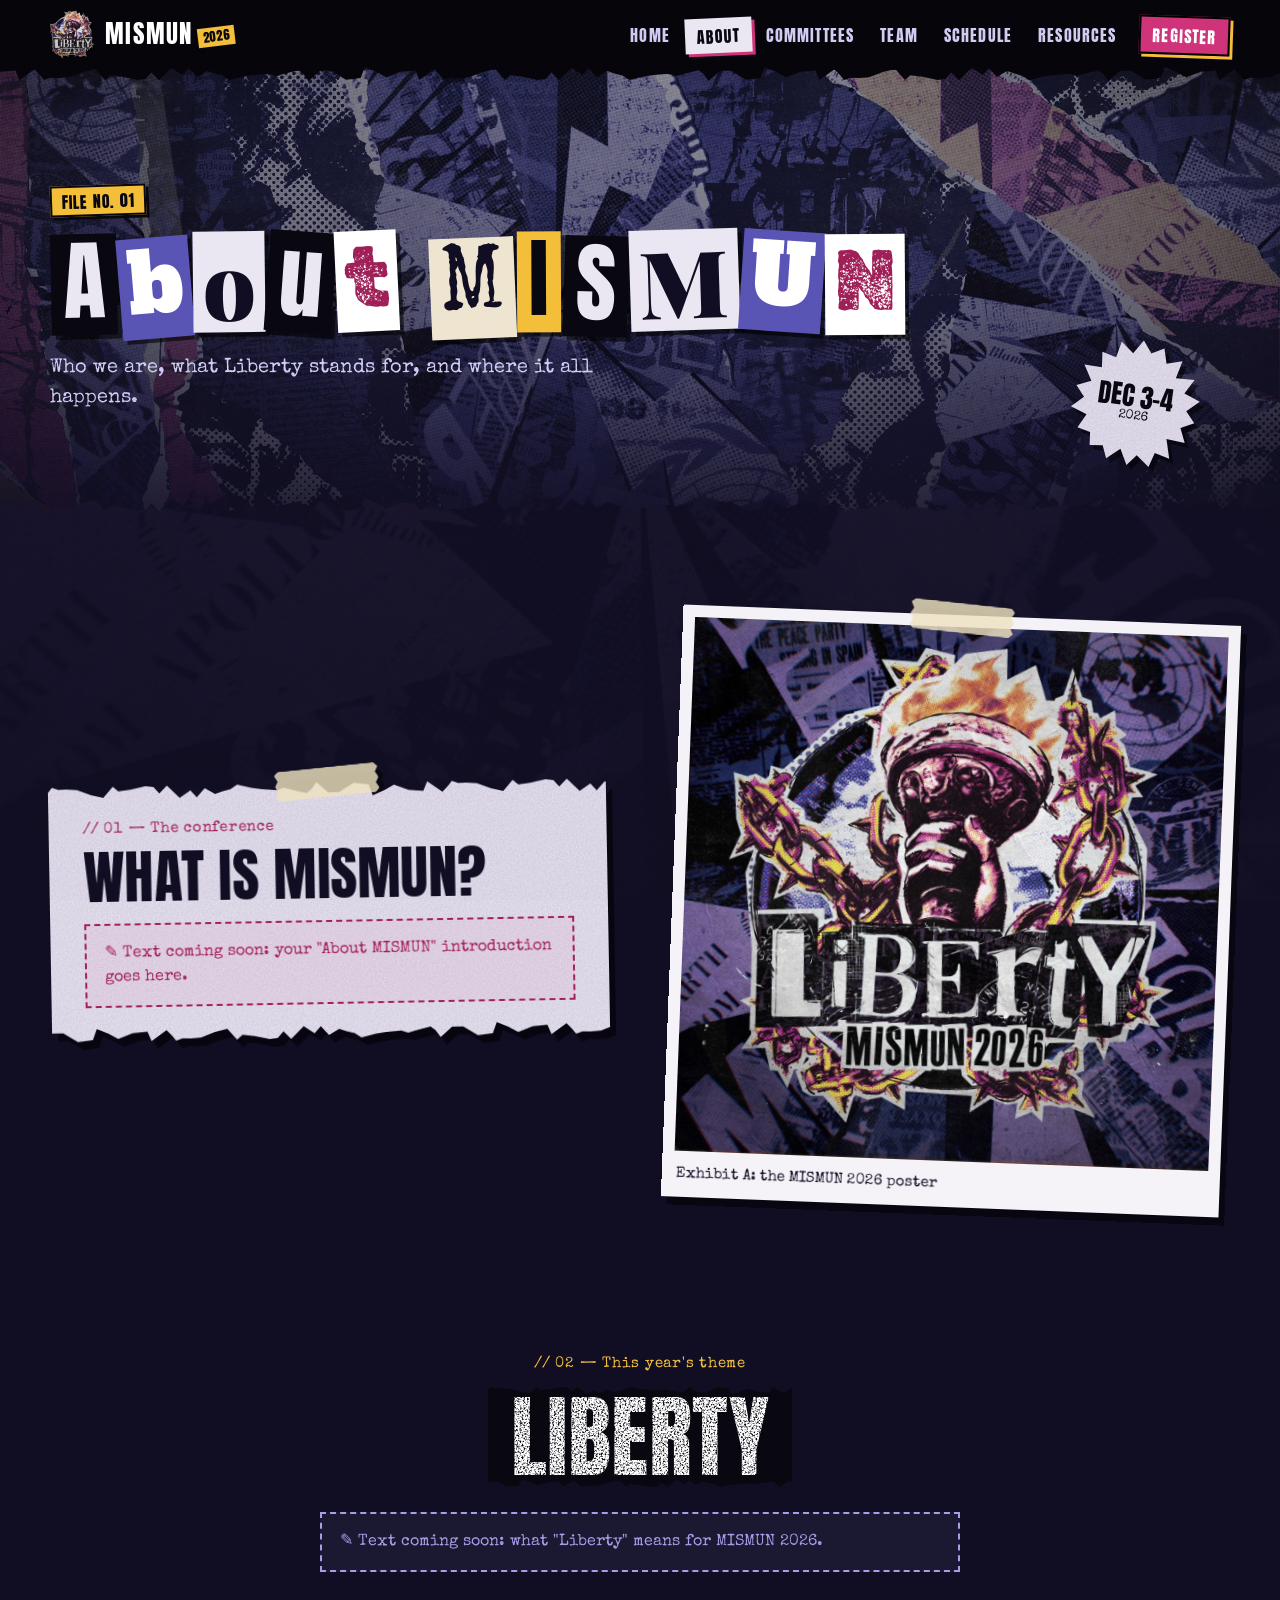
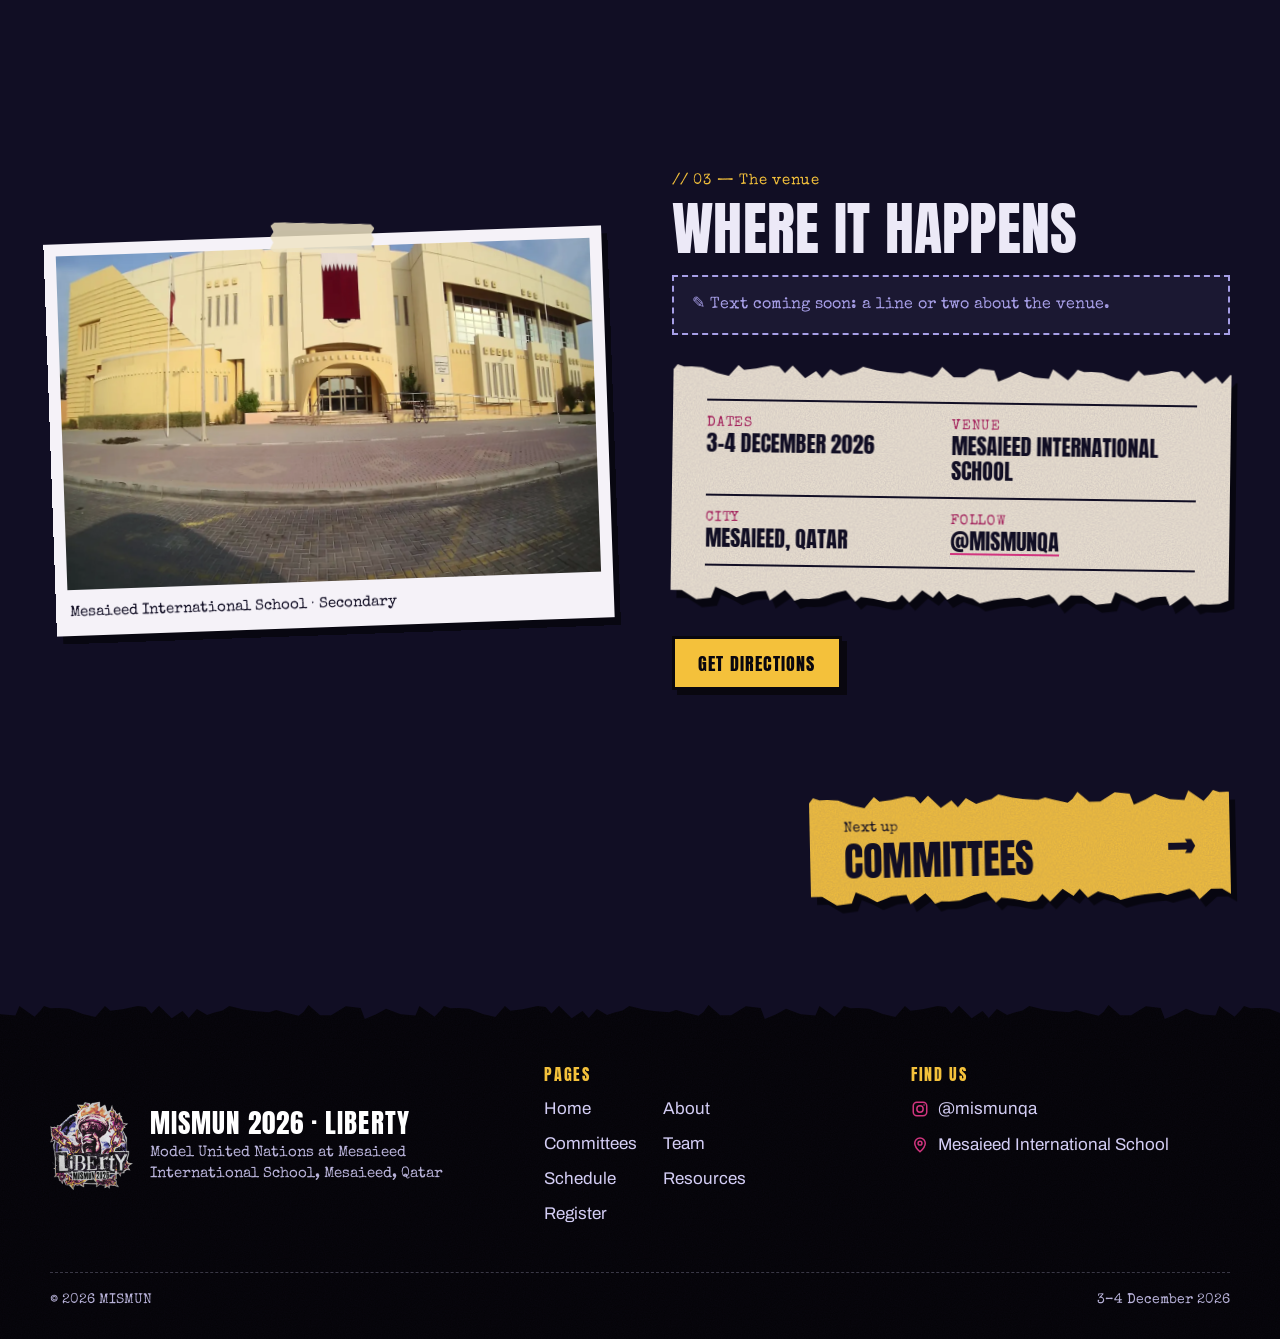
==== about.html @ ba4a9c36 "Add files via upload" ====
<!doctype html>
<html lang="en">
<head>
  <meta charset="utf-8">
  <meta name="viewport" content="width=device-width, initial-scale=1">
  <title>About · MISMUN 2026</title>
  <meta name="description" content="About MISMUN 2026: the conference, the Liberty theme and the venue at Mesaieed International School.">
  <meta name="theme-color" content="#09070f">
  <link rel="icon" href="assets/img/favicon-64.png" type="image/png">
  <link rel="apple-touch-icon" href="assets/img/apple-touch-icon.png">
  <link rel="preconnect" href="https://fonts.googleapis.com">
  <link rel="preconnect" href="https://fonts.gstatic.com" crossorigin>
  <link rel="stylesheet" href="https://fonts.googleapis.com/css2?family=Alfa+Slab+One&family=Anton&family=Archivo:wght@400;500;700&family=Playfair+Display:ital,wght@0,900;1,900&family=Rubik+Dirt&family=Special+Elite&display=swap">
  <link rel="stylesheet" href="assets/css/style.css">
</head>
<body data-page="about">
  <a class="skip" href="#main">Skip to content</a>
  <header class="site-header torn-b" data-header></header>

  <main id="main">
    <section class="page-hero torn-b" style="--hero-pos:20% 40%">
      <div class="wrap">
        <span class="chip chip--gold">File No. 01</span>
        <h1 class="ransom" data-ransom>About MISMUN</h1>
        <p class="lede">Who we are, what Liberty stands for, and where it all happens.</p>
      </div>
      <div class="page-hero__star star-wrap"><div class="star star--paper" style="--size:130px;--r:8deg"><span data-bind="datesShort">Dec 3–4</span><small>2026</small></div></div>
    </section>

    <!-- 01 — What is MISMUN -->
    <section class="section">
      <div class="wrap split">
        <div class="shell taped" style="--r:-1deg">
          <div class="scrap torn-tb">
            <span class="label label--dark">// 01 — The conference</span>
            <h2 class="h2">What is MISMUN?</h2>
            <!-- PASTE "WHAT IS MISMUN" TEXT HERE (replace the placeholder div with <p> paragraphs) -->
            <div class="placeholder">✎ Text coming soon: your "About MISMUN" introduction goes here.</div>
          </div>
        </div>
        <figure class="photo photo--square shell taped" style="--r:2.2deg;--tr:4deg">
          <img src="assets/img/logo-collage.jpg" alt="The Liberty logo on the MISMUN newspaper-collage artwork" width="1200" height="1204" loading="lazy">
          <figcaption>Exhibit A: the MISMUN 2026 poster</figcaption>
        </figure>
      </div>
    </section>

    <!-- 02 — Theme -->
    <section class="section section--tight">
      <div class="wrap theme-quote">
        <span class="label">// 02 — This year's theme</span>
        <h2 class="h2"><span class="strip"><span class="distress">Liberty</span></span></h2>
        <!-- PASTE THEME TEXT HERE -->
        <div class="placeholder placeholder--light">✎ Text coming soon: what "Liberty" means for MISMUN 2026.</div>
      </div>
    </section>

    <!-- 03 — Venue -->
    <section class="section">
      <div class="wrap split">
        <figure class="photo shell taped" style="--r:-2deg;--tr:3deg">
          <img src="assets/img/school-front.webp" alt="Front entrance of Mesaieed International School, Secondary Branch, with the Qatar flag above the door" width="1400" height="807" loading="lazy">
          <figcaption>Mesaieed International School · Secondary</figcaption>
        </figure>
        <div>
          <span class="label">// 03 — The venue</span>
          <h2 class="h2">Where it happens</h2>
          <!-- PASTE VENUE TEXT HERE -->
          <div class="placeholder placeholder--light">✎ Text coming soon: a line or two about the venue.</div>
          <div class="shell" style="--r:0.8deg;margin:1.8rem 0 1.8rem">
            <div class="scrap scrap--news torn-tb">
              <ul class="facts">
                <li><span class="k">Dates</span><span class="v" data-bind="dates">3–4 December 2026</span></li>
                <li><span class="k">Venue</span><span class="v" data-bind="venue">Mesaieed International School</span></li>
                <li><span class="k">City</span><span class="v" data-bind="city">Mesaieed, Qatar</span></li>
                <li><span class="k">Follow</span><span class="v"><a href="https://www.instagram.com/mismunqa/" data-href="instagram" target="_blank" rel="noopener">@mismunqa</a></span></li>
              </ul>
            </div>
          </div>
          <a class="btn btn--gold" href="#" data-href="maps" target="_blank" rel="noopener">Get directions</a>
        </div>
      </div>
    </section>

    <section class="next" data-next></section>
  </main>

  <footer class="site-footer torn-t" data-footer></footer>
  <script src="assets/js/data.js"></script>
  <script src="assets/js/main.js"></script>
</body>
</html>
---- assets/css/style.css ----
/* ==========================================================================
   MISMUN 2026 — "Liberty"
   Punk-zine / newspaper-collage system: torn paper, halftone, tape,
   ransom-note lettering, starburst stickers.
   ========================================================================== */

:root {
  /* palette — pulled from the logo and collage artwork */
  --black: #09070f;
  --ink: #110e24;
  --ink-2: #1a1736;
  --ink-3: #26224c;
  --indigo: #363489;
  --violet: #5d58b8;
  --lavender: #a69ee6;
  --lilac: #d4cef5;
  --paper: #ece8f3;
  --newsprint: #efe6d3;
  --magenta: #d1357f;
  --magenta-d: #a3215b;
  --gold: #f4c13b;
  --flame: #f0892c;
  --peach: #e9b183;
  --text: #ece9f7;
  --muted: #b9b3da;

  --f-display: "Anton", Impact, "Arial Narrow", sans-serif;
  --f-type: "Special Elite", "Courier New", monospace;
  --f-body: "Archivo", system-ui, -apple-system, "Segoe UI", sans-serif;
  --f-serif: "Playfair Display", Georgia, serif;
  --f-slab: "Alfa Slab One", Rockwell, Georgia, serif;
  --f-dirt: "Rubik Dirt", "Anton", Impact, sans-serif;

  --wrap: 1180px;
  --gutter: clamp(16px, 4vw, 40px);

  --star: polygon(50% 0.6%, 57.1% 9.8%, 66.5% 4.6%, 69.7% 15.9%, 81.6% 12.3%, 78.4% 26.1%, 92.8% 25.3%, 86.5% 36.7%, 99.1% 41.3%, 89.8% 50%, 97.2% 58.3%, 87.2% 63.5%, 92% 74.3%, 77.7% 73.2%, 81.9% 88%, 70.3% 85.2%, 67% 96.6%, 56.8% 88.8%, 50% 97.3%, 43.7% 85.6%, 33.8% 94.5%, 29.8% 84.9%, 19.8% 86%, 18.8% 76.2%, 8.7% 73.9%, 14.2% 63%, 1.5% 58.6%, 10.4% 50%, 3.4% 41.8%, 14.3% 37%, 7.3% 25.4%, 20.9% 25.6%, 19.6% 13.7%, 30.6% 16.4%, 33.3% 4%, 43.2% 11.5%);
  --tape-shape: polygon(0 12%, 4% 0, 96% 0, 100% 14%, 97% 32%, 100% 50%, 97% 68%, 100% 86%, 96% 100%, 4% 100%, 0 88%, 3% 68%, 0 50%, 3% 32%);

  /* grain + distress textures */
  --grain: url("data:image/svg+xml,%3Csvg xmlns='http://www.w3.org/2000/svg' width='180' height='180'%3E%3Cfilter id='n'%3E%3CfeTurbulence type='fractalNoise' baseFrequency='.85' numOctaves='3' stitchTiles='stitch'/%3E%3CfeColorMatrix values='0 0 0 0 0 0 0 0 0 0 0 0 0 0 0 0 0 0 .6 0'/%3E%3C/filter%3E%3Crect width='100%25' height='100%25' filter='url(%23n)'/%3E%3C/svg%3E");
  --grain-paper: url("data:image/svg+xml,%3Csvg xmlns='http://www.w3.org/2000/svg' width='220' height='220'%3E%3Cfilter id='n'%3E%3CfeTurbulence type='fractalNoise' baseFrequency='.65' numOctaves='4' stitchTiles='stitch'/%3E%3CfeColorMatrix values='0 0 0 0 .1 0 0 0 0 .07 0 0 0 0 .2 0 0 0 .22 0'/%3E%3C/filter%3E%3Crect width='100%25' height='100%25' filter='url(%23n)'/%3E%3C/svg%3E");
  --distress: url("data:image/svg+xml,%3Csvg xmlns='http://www.w3.org/2000/svg' width='260' height='260'%3E%3Cfilter id='d'%3E%3CfeTurbulence type='fractalNoise' baseFrequency='.55' numOctaves='3' seed='4' stitchTiles='stitch'/%3E%3CfeColorMatrix values='0 0 0 0 0 0 0 0 0 0 0 0 0 0 0 0 0 0 -3.4 2.55'/%3E%3C/filter%3E%3Crect width='100%25' height='100%25' filter='url(%23d)'/%3E%3C/svg%3E");
  --halftone: radial-gradient(circle, rgba(9, 7, 15, .55) 1.05px, transparent 1.6px) 0 0 / 6px 6px;
}

/* ---------- base ---------- */
*, *::before, *::after { box-sizing: border-box; }
html { -webkit-text-size-adjust: 100%; scroll-behavior: smooth; }
body {
  margin: 0;
  min-height: 100vh;
  display: flex;
  flex-direction: column;
  background: var(--ink);
  color: var(--text);
  font: 400 1.0625rem/1.65 var(--f-body);
  overflow-x: hidden;
}
/* fixed collage wash behind everything */
body::before {
  content: "";
  position: fixed;
  inset: 0;
  z-index: -2;
  background:
    linear-gradient(180deg, rgba(17, 14, 36, .9), rgba(17, 14, 36, .96)),
    url("../img/collage-square.webp") center / cover;
}
/* photocopy grain over the whole page */
body::after {
  content: "";
  position: fixed;
  inset: 0;
  z-index: 200;
  pointer-events: none;
  background: var(--grain);
  opacity: .14;
  mix-blend-mode: overlay;
}
main { flex: 1; }
[hidden] { display: none !important; }
img { max-width: 100%; height: auto; display: block; }
a { color: inherit; }
p { margin: 0 0 1em; }
h1, h2, h3 { margin: 0; font-weight: 400; }
.wrap { width: min(100% - 2 * var(--gutter), var(--wrap)); margin-inline: auto; }
.sr-only {
  position: absolute !important; width: 1px; height: 1px; padding: 0; margin: -1px;
  overflow: hidden; clip: rect(0 0 0 0); white-space: nowrap; border: 0;
}
:focus-visible { outline: 3px solid var(--gold); outline-offset: 3px; }
.skip {
  position: fixed; left: 12px; top: -60px; z-index: 300;
  background: var(--gold); color: var(--black); padding: .6em 1em;
  font: 400 1rem/1 var(--f-display); text-transform: uppercase; text-decoration: none;
}
.skip:focus { top: 12px; }
::selection { background: var(--magenta); color: #fff; }

/* ---------- torn edges (mask tiles) ---------- */
.torn-b {
  -webkit-mask: linear-gradient(#000 0 0) top / 100% calc(100% - 17px) no-repeat, url("../img/torn-bottom.svg") bottom / 400px 18px repeat-x;
          mask: linear-gradient(#000 0 0) top / 100% calc(100% - 17px) no-repeat, url("../img/torn-bottom.svg") bottom / 400px 18px repeat-x;
}
.torn-t {
  -webkit-mask: url("../img/torn-top.svg") top / 400px 18px repeat-x, linear-gradient(#000 0 0) bottom / 100% calc(100% - 17px) no-repeat;
          mask: url("../img/torn-top.svg") top / 400px 18px repeat-x, linear-gradient(#000 0 0) bottom / 100% calc(100% - 17px) no-repeat;
}
.torn-tb {
  -webkit-mask:
    url("../img/torn-top.svg") var(--tx, 0) 0 / 400px 18px repeat-x,
    linear-gradient(#000 0 0) center / 100% calc(100% - 34px) no-repeat,
    url("../img/torn-bottom.svg") var(--bx, 120px) 100% / 400px 18px repeat-x;
          mask:
    url("../img/torn-top.svg") var(--tx, 0) 0 / 400px 18px repeat-x,
    linear-gradient(#000 0 0) center / 100% calc(100% - 34px) no-repeat,
    url("../img/torn-bottom.svg") var(--bx, 120px) 100% / 400px 18px repeat-x;
}

/* ---------- paper scraps ---------- */
.shell {
  position: relative;
  transform: rotate(var(--r, 0deg));
  filter: drop-shadow(6px 8px 0 rgba(0, 0, 0, .55));
}
.shell.taped::before {
  content: "";
  position: absolute;
  z-index: 3;
  top: -12px;
  left: 50%;
  width: 104px;
  height: 30px;
  margin-left: -52px;
  background: rgba(240, 229, 196, .82);
  clip-path: var(--tape-shape);
  transform: rotate(var(--tr, -5deg));
}
.scrap {
  position: relative;
  background: var(--grain-paper), var(--paper);
  color: var(--ink);
  padding: clamp(26px, 3.2vw, 38px) clamp(20px, 3vw, 34px);
}
.scrap--news { background: var(--grain-paper), var(--newsprint); }
.scrap--lav { background: var(--grain-paper), var(--lavender); }
.scrap--gold { background: var(--grain-paper), var(--gold); }
.scrap--magenta { background: var(--grain-paper), var(--magenta); color: #fff; }
.scrap--ink { background: var(--grain), var(--ink-2); color: var(--text); }
.scrap p:last-child { margin-bottom: 0; }

.halftone { position: relative; }
.halftone::after {
  content: "";
  position: absolute;
  inset: 0;
  background: var(--halftone);
  mix-blend-mode: multiply;
  opacity: .5;
  pointer-events: none;
}

/* ---------- type pieces ---------- */
.label {
  display: block;
  margin: 0 0 .7rem;
  font: 400 .95rem/1.2 var(--f-type);
  letter-spacing: .05em;
  color: var(--gold);
}
.label--dark { color: var(--magenta-d); }
.h2 {
  font: 400 clamp(2.2rem, 5.2vw, 3.6rem)/.98 var(--f-display);
  text-transform: uppercase;
  letter-spacing: .005em;
  margin: 0 0 1.1rem;
}
.h3 {
  font: 400 clamp(1.5rem, 3vw, 2rem)/1 var(--f-display);
  text-transform: uppercase;
  margin: 0 0 .7rem;
}
.lede {
  font: 400 clamp(1.05rem, 2vw, 1.25rem)/1.5 var(--f-type);
  color: var(--lilac);
  max-width: 46ch;
  margin: 0;
}
.type { font-family: var(--f-type); }

/* black torn strip behind white lettering, like the "Save the date" poster */
.strip {
  display: inline-block;
  background: var(--black);
  color: #fff;
  padding: .12em .26em .1em;
  -webkit-mask:
    url("../img/torn-top.svg") 0 0 / 300px 10px repeat-x,
    linear-gradient(#000 0 0) center / 100% calc(100% - 18px) no-repeat,
    url("../img/torn-bottom.svg") 90px 100% / 300px 10px repeat-x;
          mask:
    url("../img/torn-top.svg") 0 0 / 300px 10px repeat-x,
    linear-gradient(#000 0 0) center / 100% calc(100% - 18px) no-repeat,
    url("../img/torn-bottom.svg") 90px 100% / 300px 10px repeat-x;
}
.distress {
  display: inline-block;
  -webkit-mask: var(--distress) 0 0 / 260px 260px;
          mask: var(--distress) 0 0 / 260px 260px;
}

/* cut-out label chip ("MISMUN is BACK") */
.chip {
  display: inline-block;
  background: #fff;
  color: var(--black);
  border: 2px solid var(--black);
  box-shadow: 3px 3px 0 var(--black);
  padding: .38em .6em .32em;
  font: 400 1rem/1 var(--f-display);
  letter-spacing: .05em;
  text-transform: uppercase;
  transform: rotate(var(--r, -2deg));
}
.chip small { font-family: var(--f-type); font-size: .8em; text-transform: lowercase; letter-spacing: 0; }
.chip--gold { background: var(--gold); }
.chip--magenta { background: var(--magenta); color: #fff; }
.chip--ink { background: var(--black); color: var(--paper); border-color: var(--paper); box-shadow: 3px 3px 0 var(--magenta); }

/* ransom-note lettering (built by main.js from [data-ransom]) */
.ransom { font-size: clamp(2.3rem, 9vw, 5.8rem); line-height: 1.12; }
.ransom__vis { display: flex; flex-wrap: wrap; gap: .14em .32em; }
.ransom .w { display: inline-flex; white-space: nowrap; }
.ransom .l {
  display: inline-block;
  margin: 0 .012em;
  padding: .05em .1em .02em;
  line-height: 1;
  box-shadow: .045em .05em 0 rgba(0, 0, 0, .6);
}
.l.v1 { background: var(--paper); color: var(--ink); font-family: var(--f-serif); font-weight: 900; }
.l.v2 { background: var(--black); color: var(--paper); font-family: var(--f-display); font-size: .94em; padding-inline: .14em; }
.l.v3 { background: var(--magenta); color: #fff; font-family: var(--f-slab); font-size: .9em; }
.l.v4 { background: var(--gold); color: var(--black); font-family: var(--f-display); font-size: .94em; padding-inline: .14em; }
.l.v5 { background: var(--lavender); color: var(--ink); font-family: var(--f-serif); font-style: italic; font-weight: 900; }
.l.v6 { background: var(--newsprint); color: var(--ink); font-family: var(--f-type); font-size: 1.02em; }
.l.v7 { background: var(--violet); color: #fff; font-family: var(--f-slab); font-size: .9em; }
.l.v8 { background: #fff; color: var(--magenta-d); font-family: var(--f-dirt); font-size: .92em; }
.ransom--sm { font-size: clamp(1.7rem, 4vw, 2.4rem); }

/* starburst sticker */
.star-wrap { filter: drop-shadow(4px 5px 0 rgba(0, 0, 0, .55)); display: inline-block; }
.star {
  width: var(--size, 150px);
  aspect-ratio: 1;
  clip-path: var(--star);
  background: var(--grain-paper), var(--gold);
  color: var(--black);
  display: grid;
  place-content: center;
  text-align: center;
  font: 400 calc(var(--size, 150px) * .2)/.95 var(--f-display);
  text-transform: uppercase;
  transform: rotate(var(--r, -8deg));
}
.star small { display: block; font: 400 .5em/1.2 var(--f-type); text-transform: none; }
.star--paper { background: var(--grain-paper), var(--paper); }
.star--magenta { background: var(--grain-paper), var(--magenta); color: #fff; }

/* ---------- buttons ---------- */
.btn {
  display: inline-flex;
  align-items: center;
  gap: .55em;
  padding: .85em 1.3em .8em;
  border: 3px solid var(--black);
  background: var(--magenta);
  color: #fff;
  box-shadow: 5px 5px 0 var(--black);
  font: 400 1.12rem/1 var(--f-display);
  letter-spacing: .06em;
  text-transform: uppercase;
  text-decoration: none;
  cursor: pointer;
  transition: transform .15s ease, box-shadow .15s ease, background-color .15s;
}
.btn:hover { transform: translate(-2px, -2px); box-shadow: 7px 7px 0 var(--black); }
.btn:active { transform: translate(3px, 3px); box-shadow: 2px 2px 0 var(--black); }
.btn--paper { background: var(--paper); color: var(--black); }
.btn--gold { background: var(--gold); color: var(--black); }
.btn--ghost { background: transparent; color: var(--paper); border-color: var(--paper); box-shadow: 5px 5px 0 var(--magenta); }
.btn[aria-disabled="true"] {
  background: #403b62;
  color: #c5bfe6;
  cursor: not-allowed;
  box-shadow: 5px 5px 0 var(--black);
  transform: none;
}
.btn svg { width: 1.1em; height: 1.1em; flex: none; }

/* ---------- header ---------- */
.site-header {
  position: sticky;
  top: 0;
  z-index: 50;
  min-height: 84px;
  padding-bottom: 14px;
  background: var(--grain), var(--black);
}
.site-header__inner {
  display: flex;
  align-items: center;
  justify-content: space-between;
  gap: 1rem;
  min-height: 70px;
}
.brand { display: inline-flex; align-items: center; gap: .65rem; text-decoration: none; }
.brand img { height: 50px; width: auto; filter: drop-shadow(2px 2px 0 rgba(0, 0, 0, .6)); }
.brand__name { font: 400 1.55rem/1 var(--f-display); letter-spacing: .05em; color: #fff; }
.brand__year {
  display: inline-block;
  margin-left: .35rem;
  padding: .28em .42em .22em;
  background: var(--gold);
  color: var(--black);
  font: 400 .78rem/1 var(--f-display);
  letter-spacing: .06em;
  transform: rotate(-7deg) translateY(-2px);
}
.nav ul { display: flex; align-items: center; gap: .2rem; margin: 0; padding: 0; list-style: none; }
.nav a {
  display: block;
  padding: .62em .72em .56em;
  color: var(--lilac);
  font: 400 1rem/1 var(--f-display);
  letter-spacing: .07em;
  text-transform: uppercase;
  text-decoration: none;
  transition: color .15s, background-color .15s, transform .15s;
}
.nav a:hover { color: #fff; background: var(--ink-3); transform: rotate(-1.5deg); }
.nav a[aria-current="page"] {
  background: var(--paper);
  color: var(--black);
  box-shadow: 3px 3px 0 var(--magenta);
  transform: rotate(-2.5deg);
}
.nav a.nav__cta {
  margin-left: .5rem;
  background: var(--magenta);
  color: #fff;
  border: 2px solid #000;
  box-shadow: 3px 3px 0 var(--gold);
  transform: rotate(2deg);
}
.nav a.nav__cta:hover { background: #e0478f; }
.nav a.nav__cta[aria-current="page"] { background: var(--gold); color: var(--black); box-shadow: 3px 3px 0 var(--magenta); }

.menu-btn {
  display: none;
  align-items: center;
  gap: .55rem;
  padding: .6em .85em .55em;
  border: 2px solid #000;
  background: var(--paper);
  color: var(--black);
  box-shadow: 3px 3px 0 var(--magenta);
  font: 400 1rem/1 var(--f-display);
  letter-spacing: .08em;
  text-transform: uppercase;
  cursor: pointer;
  transform: rotate(2deg);
}
.menu-btn__bars { display: grid; gap: 4px; }
.menu-btn__bars span { display: block; width: 20px; height: 3px; background: var(--black); }
.menu-btn__bars span:nth-child(2) { width: 14px; }

@media (max-width: 1080px) {
  .nav { display: none; }
  .menu-btn { display: inline-flex; }
}

/* mobile menu overlay */
.menu {
  position: fixed;
  inset: 0;
  z-index: 120;
  display: flex;
  flex-direction: column;
  padding: 14px var(--gutter) 40px;
  overflow-y: auto;
  background:
    linear-gradient(180deg, rgba(9, 7, 15, .8), rgba(9, 7, 15, .93)),
    url("../img/collage-square.webp") center / cover;
  opacity: 0;
  visibility: hidden;
  transition: opacity .25s ease, visibility 0s linear .25s;
}
.menu.is-open { opacity: 1; visibility: visible; transition: opacity .25s ease; }
.menu__top { display: flex; align-items: center; justify-content: space-between; min-height: 70px; }
.menu__list {
  display: flex;
  flex-direction: column;
  align-items: flex-start;
  gap: .75rem;
  margin: auto 0;
  padding: 28px 0;
  list-style: none;
}
.menu__list a {
  display: inline-block;
  padding: .12em .3em .08em;
  background: var(--paper);
  color: var(--black);
  box-shadow: 5px 5px 0 #000;
  font: 400 clamp(2.2rem, 10vw, 3.4rem)/1 var(--f-display);
  text-transform: uppercase;
  text-decoration: none;
  transform: rotate(var(--r, -2deg));
}
.menu__list li:nth-child(3n+2) a { background: var(--lavender); }
.menu__list li:nth-child(3n) a { background: var(--newsprint); }
.menu__list a[aria-current="page"] { background: var(--gold); }
.menu__list a.nav__cta { background: var(--magenta); color: #fff; }
.menu__foot { font-family: var(--f-type); color: var(--lilac); }
.menu__foot a { color: var(--gold); }
body.menu-open { overflow: hidden; }

/* ---------- page hero (inner pages) ---------- */
.page-hero {
  position: relative;
  margin-top: -14px;
  padding: clamp(64px, 9vw, 120px) 0 clamp(70px, 8vw, 110px);
  background:
    linear-gradient(180deg, rgba(17, 14, 36, .35) 0%, rgba(17, 14, 36, .55) 55%, rgba(17, 14, 36, .9) 100%),
    url("../img/collage-wide.webp") var(--hero-pos, center) / cover;
}
.page-hero .chip { margin-bottom: 1.1rem; }
.page-hero .ransom { margin: 0 0 1.1rem; }
.page-hero__star { position: absolute; right: max(var(--gutter), calc(50% - 560px)); bottom: 46px; }
@media (max-width: 720px) {
  .page-hero { background-image: linear-gradient(180deg, rgba(17, 14, 36, .45), rgba(17, 14, 36, .92)), url("../img/collage-wide-sm.webp"); }
  .page-hero__star { display: none; }
}

/* ---------- sections ---------- */
.section { padding: clamp(56px, 8vw, 100px) 0; }
.section--tight { padding-top: clamp(28px, 4vw, 48px); }
.section__head { margin-bottom: clamp(28px, 4vw, 44px); max-width: 720px; }
.section__head p { color: var(--muted); margin: 0; }
.split {
  display: grid;
  grid-template-columns: repeat(auto-fit, minmax(min(100%, 400px), 1fr));
  gap: clamp(32px, 5vw, 64px);
  align-items: center;
}

/* placeholder text box (until real copy arrives) */
.placeholder {
  border: 2px dashed currentColor;
  padding: 1rem 1.1rem;
  font: 400 1rem/1.5 var(--f-type);
  color: var(--magenta-d);
  background: rgba(209, 53, 127, .06);
}
.scrap--ink .placeholder, .placeholder--light { color: var(--lavender); background: rgba(166, 158, 230, .07); }

/* ---------- HOME ---------- */
.hero {
  position: relative;
  margin-top: -14px;
  padding: clamp(40px, 6vw, 80px) 0 clamp(110px, 12vw, 160px);
  overflow: hidden;
  background:
    radial-gradient(ellipse at 28% 50%, rgba(17, 14, 36, .15), rgba(17, 14, 36, .8) 72%),
    linear-gradient(180deg, transparent 60%, rgba(17, 14, 36, .85)),
    url("../img/collage-wide.webp") center / cover;
}
.hero__grid {
  display: grid;
  grid-template-columns: minmax(0, 1.05fr) minmax(0, 1fr);
  gap: clamp(24px, 4vw, 60px);
  align-items: center;
}
.hero__logo { position: relative; }
.hero__logo img {
  width: 100%;
  max-width: 560px;
  margin-inline: auto;
  filter: drop-shadow(0 20px 34px rgba(0, 0, 0, .6));
  animation: float 8s ease-in-out infinite;
}
.hero__star { position: absolute; right: 0; bottom: 4%; }
.hero__title {
  display: flex;
  flex-direction: column;
  align-items: flex-start;
  gap: .1em;
  margin: .45em 0 .35em;
  font: 400 clamp(3.4rem, 8.6vw, 7.2rem)/.9 var(--f-display);
  text-transform: uppercase;
}
.hero__title .strip:nth-child(2) { transform: rotate(-1.5deg); margin-left: .25em; }
.hero__meta {
  display: flex;
  flex-wrap: wrap;
  gap: .4rem 1.2rem;
  margin: 0 0 1.8rem;
  padding: 0;
  list-style: none;
  font: 400 1.08rem/1.4 var(--f-type);
  color: var(--lilac);
}
.hero__meta li::before { content: "✦ "; color: var(--gold); }
.hero__actions { display: flex; flex-wrap: wrap; gap: 1.1rem; }
@keyframes float {
  0%, 100% { transform: translateY(0) rotate(-1.5deg); }
  50% { transform: translateY(-12px) rotate(1deg); }
}
@media (max-width: 860px) {
  .hero { background-image: radial-gradient(ellipse at 50% 30%, rgba(17, 14, 36, .2), rgba(17, 14, 36, .85) 75%), linear-gradient(180deg, transparent 60%, rgba(17, 14, 36, .85)), url("../img/collage-wide-sm.webp"); }
  .hero__grid { grid-template-columns: 1fr; }
  .hero__logo img { max-width: 320px; }
  .hero__star { right: 0; bottom: -2%; }
  .hero__star .star { --size: 92px !important; }
}

/* countdown strip */
.countdown { position: relative; z-index: 5; margin-top: clamp(-110px, -9vw, -70px); }
.countdown .scrap {
  display: flex;
  flex-wrap: wrap;
  align-items: center;
  justify-content: space-between;
  gap: 1rem 2rem;
}
.countdown__title { margin: 0; font: 400 clamp(1.6rem, 3.4vw, 2.4rem)/1 var(--f-display); text-transform: uppercase; }
.countdown__units { display: flex; gap: clamp(10px, 2.4vw, 26px); margin: 0; }
.countdown__unit { text-align: center; min-width: 3.6ch; }
.countdown__unit span {
  display: block;
  padding: .1em .18em .02em;
  background: var(--black);
  color: #fff;
  font: 400 clamp(2.2rem, 5.6vw, 3.8rem)/1 var(--f-display);
  font-variant-numeric: tabular-nums;
  box-shadow: 3px 3px 0 var(--magenta);
}
.countdown__unit:nth-child(even) span { transform: rotate(2deg); }
.countdown__unit:nth-child(odd) span { transform: rotate(-1.5deg); }
.countdown__unit small { display: block; margin-top: .45rem; font: 400 .85rem/1 var(--f-type); text-transform: uppercase; letter-spacing: .08em; }

/* page tiles */
.tiles {
  display: grid;
  grid-template-columns: repeat(auto-fill, minmax(min(100%, 320px), 1fr));
  gap: clamp(24px, 3.4vw, 40px);
}
.tile { display: block; text-decoration: none; transition: transform .2s ease; }
.tile:hover, .tile:focus-visible { transform: rotate(0deg) translateY(-5px); }
.tile .scrap { display: flex; flex-direction: column; min-height: 200px; }
.tile__num { font: 400 .95rem/1 var(--f-type); color: var(--magenta-d); }
.tile .scrap--magenta .tile__num { color: var(--gold); }
.tile__title { margin: .55rem 0 .45rem; font: 400 clamp(2rem, 3.6vw, 2.5rem)/1 var(--f-display); text-transform: uppercase; }
.tile__desc { margin: 0 0 auto; font-size: 1rem; line-height: 1.5; }
.tile__go { margin-top: 1.1rem; font: 400 1rem/1 var(--f-display); letter-spacing: .08em; text-transform: uppercase; }
.tile__go::after { content: "→"; display: inline-block; margin-left: .4em; transition: transform .2s; }
.tile:hover .tile__go::after { transform: translateX(6px); }

/* instagram band */
.ig-band {
  position: relative;
  padding: clamp(64px, 9vw, 110px) 0;
  background:
    linear-gradient(90deg, rgba(9, 7, 15, .92) 0%, rgba(9, 7, 15, .7) 60%, rgba(9, 7, 15, .4)),
    url("../img/collage-wide.webp") 70% 40% / cover;
}
.ig-band__inner { display: flex; flex-wrap: wrap; align-items: center; justify-content: space-between; gap: 2rem; }
.ig-band__handle { display: block; margin: 1rem 0 .8rem; text-decoration: none; }
.ig-band p { color: var(--lilac); max-width: 44ch; margin: 0; }

/* ---------- ABOUT ---------- */
.photo {
  background: #f5f2f8;
  padding: 12px 12px 46px;
}
.photo img { width: 100%; aspect-ratio: 16 / 10; object-fit: cover; filter: saturate(.85) contrast(1.05); }
.photo figcaption {
  position: absolute;
  left: 14px;
  right: 14px;
  bottom: 12px;
  font: 400 .95rem/1.3 var(--f-type);
  color: var(--ink);
}
.photo { position: relative; margin: 0; }
.photo--square img { aspect-ratio: 1; }
.logo-panel { position: relative; padding: clamp(18px, 3vw, 30px); }
.logo-panel img { width: 100%; max-width: 440px; margin-inline: auto; }
.facts {
  display: grid;
  grid-template-columns: repeat(auto-fit, minmax(min(100%, 230px), 1fr));
  gap: 0;
  margin: 0;
  padding: 0;
  list-style: none;
  border-top: 2px solid var(--ink);
}
.facts li { padding: .85rem 0; border-bottom: 2px solid var(--ink); }
.facts dt, .facts .k { display: block; font: 400 .85rem/1.2 var(--f-type); color: var(--magenta-d); text-transform: uppercase; letter-spacing: .06em; }
.facts .v { display: block; font: 400 1.35rem/1.15 var(--f-display); text-transform: uppercase; }
.facts a { text-decoration-color: var(--magenta); text-underline-offset: 3px; }
.theme-quote { text-align: center; }
.theme-quote .h2 { font-size: clamp(2.8rem, 8vw, 5.6rem); line-height: .95; }
.theme-quote .placeholder { max-width: 640px; margin: 1.4rem auto 0; text-align: left; }

/* ---------- TEAM ---------- */
.people { display: flex; flex-wrap: wrap; justify-content: center; gap: clamp(22px, 3vw, 34px); }
.person { width: 208px; transition: transform .2s ease; }
.person:hover { transform: rotate(0) translateY(-4px); }
.person .scrap { padding: 12px 12px 20px; text-align: center; }
.person__photo {
  position: relative;
  aspect-ratio: 4 / 5;
  overflow: hidden;
  background: var(--ink-3);
}
.person__photo img { width: 100%; height: 100%; object-fit: cover; filter: grayscale(1) contrast(1.2) brightness(1.05); }
.person__photo::before {
  content: "";
  position: absolute;
  inset: 0;
  z-index: 1;
  background: var(--violet);
  mix-blend-mode: multiply;
  opacity: .55;
  pointer-events: none;
}
.person__photo::after {
  content: "";
  position: absolute;
  inset: 0;
  z-index: 2;
  background: var(--halftone);
  opacity: .45;
  pointer-events: none;
}
.person__photo--empty {
  background: url("../img/collage-square.webp") var(--bp, 30% 40%) / 340% auto;
}
.person__photo--empty img { display: none; }
.person__silhouette { position: absolute; z-index: 3; inset: auto 0 0 0; width: 78%; margin: 0 auto; color: var(--black); opacity: .9; }
.person__tag {
  position: absolute;
  z-index: 4;
  top: 10px;
  left: 10px;
  padding: .3em .45em .2em;
  background: var(--paper);
  color: var(--black);
  font: 400 .72rem/1 var(--f-type);
  letter-spacing: .05em;
  text-transform: uppercase;
  transform: rotate(-4deg);
}
.person__name { margin: .9rem 0 .5rem; font: 400 1.45rem/1.05 var(--f-display); text-transform: uppercase; }
.person__role {
  display: inline-block;
  padding: .38em .6em .3em;
  background: var(--black);
  color: var(--paper);
  font: 400 .84rem/1.25 var(--f-type);
}
.person--sec .person__role { background: var(--magenta); color: #fff; }
@media (max-width: 560px) {
  .people { gap: 22px 16px; }
  .person { width: calc(50% - 8px); }
  .person__name { font-size: 1.2rem; }
  .person__role { font-size: .76rem; }
}

/* tabs (team + schedule) */
.tabs { display: flex; flex-wrap: wrap; gap: .8rem; margin: 0 0 2.2rem; }
.tab {
  padding: .72em 1.15em .66em;
  border: 2px solid #000;
  background: var(--ink-3);
  color: var(--lilac);
  box-shadow: 3px 3px 0 #000;
  font: 400 1.1rem/1 var(--f-display);
  letter-spacing: .06em;
  text-transform: uppercase;
  cursor: pointer;
  transform: rotate(var(--r, 0deg));
  transition: background-color .15s, color .15s, transform .15s;
}
.tab:hover { color: #fff; transform: rotate(0deg) translateY(-2px); }
.tab[aria-selected="true"] { background: var(--paper); color: var(--black); box-shadow: 4px 4px 0 var(--magenta); }
.tab-panel[hidden] { display: none; }
.team-head { display: flex; flex-wrap: wrap; align-items: baseline; gap: .6rem 1.2rem; margin-bottom: 1.8rem; }
.team-head .h3 { margin: 0; }
.team-head p { margin: 0; font-family: var(--f-type); color: var(--lilac); }

/* ---------- COMMITTEES ---------- */
.notice { display: flex; align-items: center; gap: 1.2rem; margin-bottom: clamp(30px, 4vw, 48px); }
.notice p { margin: 0; font-family: var(--f-type); color: var(--lilac); max-width: 52ch; }
.committees {
  display: grid;
  grid-template-columns: repeat(auto-fill, minmax(min(100%, 330px), 1fr));
  gap: clamp(26px, 3.4vw, 42px);
}
.committee .scrap { height: 100%; }
.committee__top { display: flex; align-items: flex-start; justify-content: space-between; gap: 1rem; }
.committee__abbr { font: 400 clamp(2.2rem, 4vw, 2.8rem)/1 var(--f-display); text-transform: uppercase; }
.committee__num { font: 400 .9rem/1 var(--f-type); color: var(--magenta-d); padding-top: .4rem; white-space: nowrap; }
.committee__name { margin: 1rem 0 1.2rem; font: 400 1.35rem/1.15 var(--f-serif); font-weight: 900; }
.committee__label { margin: 0 0 .6rem; font: 400 .85rem/1 var(--f-type); text-transform: uppercase; letter-spacing: .08em; color: var(--magenta-d); }
.issues { margin: 0; padding: 0; list-style: none; counter-reset: issue; border-top: 2px solid var(--ink); }
.issues li {
  position: relative;
  padding: .7rem 0 .7rem 2.6rem;
  border-bottom: 1px dashed rgba(17, 14, 36, .45);
  counter-increment: issue;
  line-height: 1.4;
}
.issues li::before {
  content: counter(issue, decimal-leading-zero);
  position: absolute;
  left: 0;
  top: .62rem;
  padding: .18em .3em .1em;
  background: var(--magenta);
  color: #fff;
  font: 400 .85rem/1 var(--f-display);
  transform: rotate(-4deg);
}
.committee--tba .scrap { opacity: .9; }
.committee--tba .issues li { color: rgba(17, 14, 36, .6); font-style: italic; }

/* ---------- SCHEDULE ---------- */
.day-head { display: flex; flex-wrap: wrap; align-items: baseline; gap: .5rem 1.1rem; margin-bottom: 1.6rem; }
.day-head .h3 { margin: 0; }
.day-head p { margin: 0; font-family: var(--f-type); color: var(--lilac); }
.timeline { display: grid; gap: 16px; max-width: 820px; margin: 0; padding: 0; list-style: none; }
.slot { display: grid; grid-template-columns: 116px 1fr; filter: drop-shadow(4px 5px 0 rgba(0, 0, 0, .5)); transform: rotate(var(--r, 0deg)); }
.slot__time {
  display: grid;
  place-items: center;
  padding: .9rem .6rem;
  background: var(--grain), var(--black);
  color: var(--gold);
  font: 400 1.35rem/1 var(--f-display);
  letter-spacing: .04em;
  text-align: center;
}
.slot__body {
  padding: 1rem 1.2rem;
  background: var(--grain-paper), var(--paper);
  color: var(--ink);
  border-left: 3px dashed var(--ink);
}
.slot:nth-child(3n+2) .slot__body { background: var(--grain-paper), var(--newsprint); }
.slot:nth-child(3n) .slot__body { background: var(--grain-paper), var(--lilac); }
.slot__title { margin: 0; font: 400 1.35rem/1.1 var(--f-display); text-transform: uppercase; }
.slot__note { margin: .3rem 0 0; font-size: .98rem; color: #3a3560; }
@media (max-width: 520px) {
  .slot { grid-template-columns: 84px 1fr; }
  .slot__time { font-size: 1.1rem; }
}

/* ---------- RESOURCES ---------- */
.resources {
  display: grid;
  grid-template-columns: repeat(auto-fill, minmax(min(100%, 300px), 1fr));
  gap: clamp(24px, 3vw, 36px);
}
.resource .scrap { display: flex; flex-direction: column; height: 100%; }
.resource__icon { width: 46px; height: 46px; margin-bottom: .9rem; color: var(--magenta); }
.resource__title { margin: 0 0 .45rem; font: 400 1.6rem/1.05 var(--f-display); text-transform: uppercase; }
.resource__desc { margin: 0 0 1.4rem; font-size: 1rem; line-height: 1.5; }
.resource .btn { margin-top: auto; align-self: flex-start; font-size: 1rem; padding: .7em 1em .65em; }
.glossary { columns: 2 300px; column-gap: clamp(28px, 4vw, 56px); margin: 0; }
.glossary div { break-inside: avoid; padding: .9rem 0; border-bottom: 1px dashed rgba(17, 14, 36, .45); }
.glossary dt { font: 400 1.3rem/1.1 var(--f-display); text-transform: uppercase; margin-bottom: .3rem; }
.glossary dd { margin: 0; line-height: 1.5; }

/* ---------- REGISTER / CONTACT ---------- */
.poster .scrap { padding: clamp(32px, 5vw, 64px) clamp(24px, 5vw, 64px); }
.poster__grid { display: grid; grid-template-columns: minmax(0, 1fr) auto; gap: 2rem; align-items: center; }
.poster__title { margin: .4rem 0 1.1rem; font: 400 clamp(2.6rem, 7vw, 5rem)/.95 var(--f-display); text-transform: uppercase; display: flex; flex-direction: column; align-items: flex-start; gap: .08em; }
.poster p { max-width: 50ch; }
.poster__note { font-family: var(--f-type); font-size: .95rem; color: #4a456e; margin-top: 1rem; }
@media (max-width: 720px) {
  .poster__grid { grid-template-columns: 1fr; }
  .poster .star-wrap { justify-self: start; }
}
.contacts {
  display: grid;
  grid-template-columns: repeat(auto-fit, minmax(min(100%, 280px), 1fr));
  gap: clamp(24px, 3vw, 36px);
}
.contact .scrap { height: 100%; display: flex; flex-direction: column; }
.contact__icon { width: 40px; height: 40px; margin-bottom: .8rem; }
.contact__k { margin: 0 0 .2rem; font: 400 .85rem/1 var(--f-type); letter-spacing: .08em; text-transform: uppercase; }
.contact__v { margin: 0 0 1.2rem; font: 400 1.7rem/1.05 var(--f-display); text-transform: uppercase; word-break: break-word; }
.contact .btn { margin-top: auto; align-self: flex-start; font-size: 1rem; padding: .7em 1em .65em; }

/* ---------- next page link ---------- */
.next { padding: 0 0 clamp(56px, 8vw, 96px); }
.next .wrap { display: flex; justify-content: flex-end; }
.next a { display: block; width: min(100%, 420px); text-decoration: none; transition: transform .2s ease; }
.next a:hover { transform: rotate(0) translateX(4px); }
.next .scrap { display: flex; align-items: center; justify-content: space-between; gap: 1rem; padding-block: 28px; }
.next__k { display: block; font: 400 .9rem/1 var(--f-type); }
.next__v { display: block; margin-top: .35rem; font: 400 clamp(1.9rem, 4vw, 2.5rem)/1 var(--f-display); text-transform: uppercase; }
.next__arrow { font: 400 2.6rem/1 var(--f-display); transition: transform .2s; }
.next a:hover .next__arrow { transform: translateX(6px); }

/* ---------- footer ---------- */
.site-footer {
  position: relative;
  padding: 64px 0 28px;
  background: var(--grain), var(--black);
  color: var(--muted);
}
.footer__grid {
  display: grid;
  grid-template-columns: minmax(0, 1.4fr) minmax(0, 1fr) minmax(0, 1fr);
  gap: 2rem 3rem;
}
.footer__brand { display: flex; gap: 1rem; align-items: center; }
.footer__brand img { width: 84px; height: auto; }
.footer__name { margin: 0; font: 400 1.7rem/1 var(--f-display); color: #fff; letter-spacing: .04em; text-transform: uppercase; }
.footer__tag { margin: .4rem 0 0; font: 400 .95rem/1.4 var(--f-type); }
.footer__h { margin: 0 0 .8rem; font: 400 1rem/1 var(--f-display); letter-spacing: .1em; text-transform: uppercase; color: var(--gold); }
.footer__links { margin: 0; padding: 0; list-style: none; display: grid; grid-template-columns: repeat(2, max-content); gap: .45rem 1.6rem; }
.footer__links a, .footer__contact a { color: var(--lilac); text-decoration: none; }
.footer__links a:hover, .footer__contact a:hover { color: #fff; text-decoration: underline; text-decoration-color: var(--magenta); text-underline-offset: 4px; }
.footer__contact { margin: 0; padding: 0; list-style: none; display: grid; gap: .5rem; }
.footer__contact li { display: flex; gap: .55rem; align-items: center; }
.footer__contact svg { width: 18px; height: 18px; color: var(--magenta); flex: none; }
.footer__base {
  display: flex;
  flex-wrap: wrap;
  justify-content: space-between;
  gap: .6rem 1.4rem;
  margin-top: 44px;
  padding-top: 18px;
  border-top: 1px dashed rgba(212, 206, 245, .25);
  font: 400 .88rem/1.4 var(--f-type);
}
@media (max-width: 860px) {
  .footer__grid { grid-template-columns: 1fr 1fr; }
  .footer__brand { grid-column: 1 / -1; }
}
@media (max-width: 480px) {
  .footer__grid { grid-template-columns: 1fr; }
}

/* ---------- motion preferences ---------- */
@media (prefers-reduced-motion: reduce) {
  *, *::before, *::after { animation: none !important; transition: none !important; scroll-behavior: auto !important; }
}
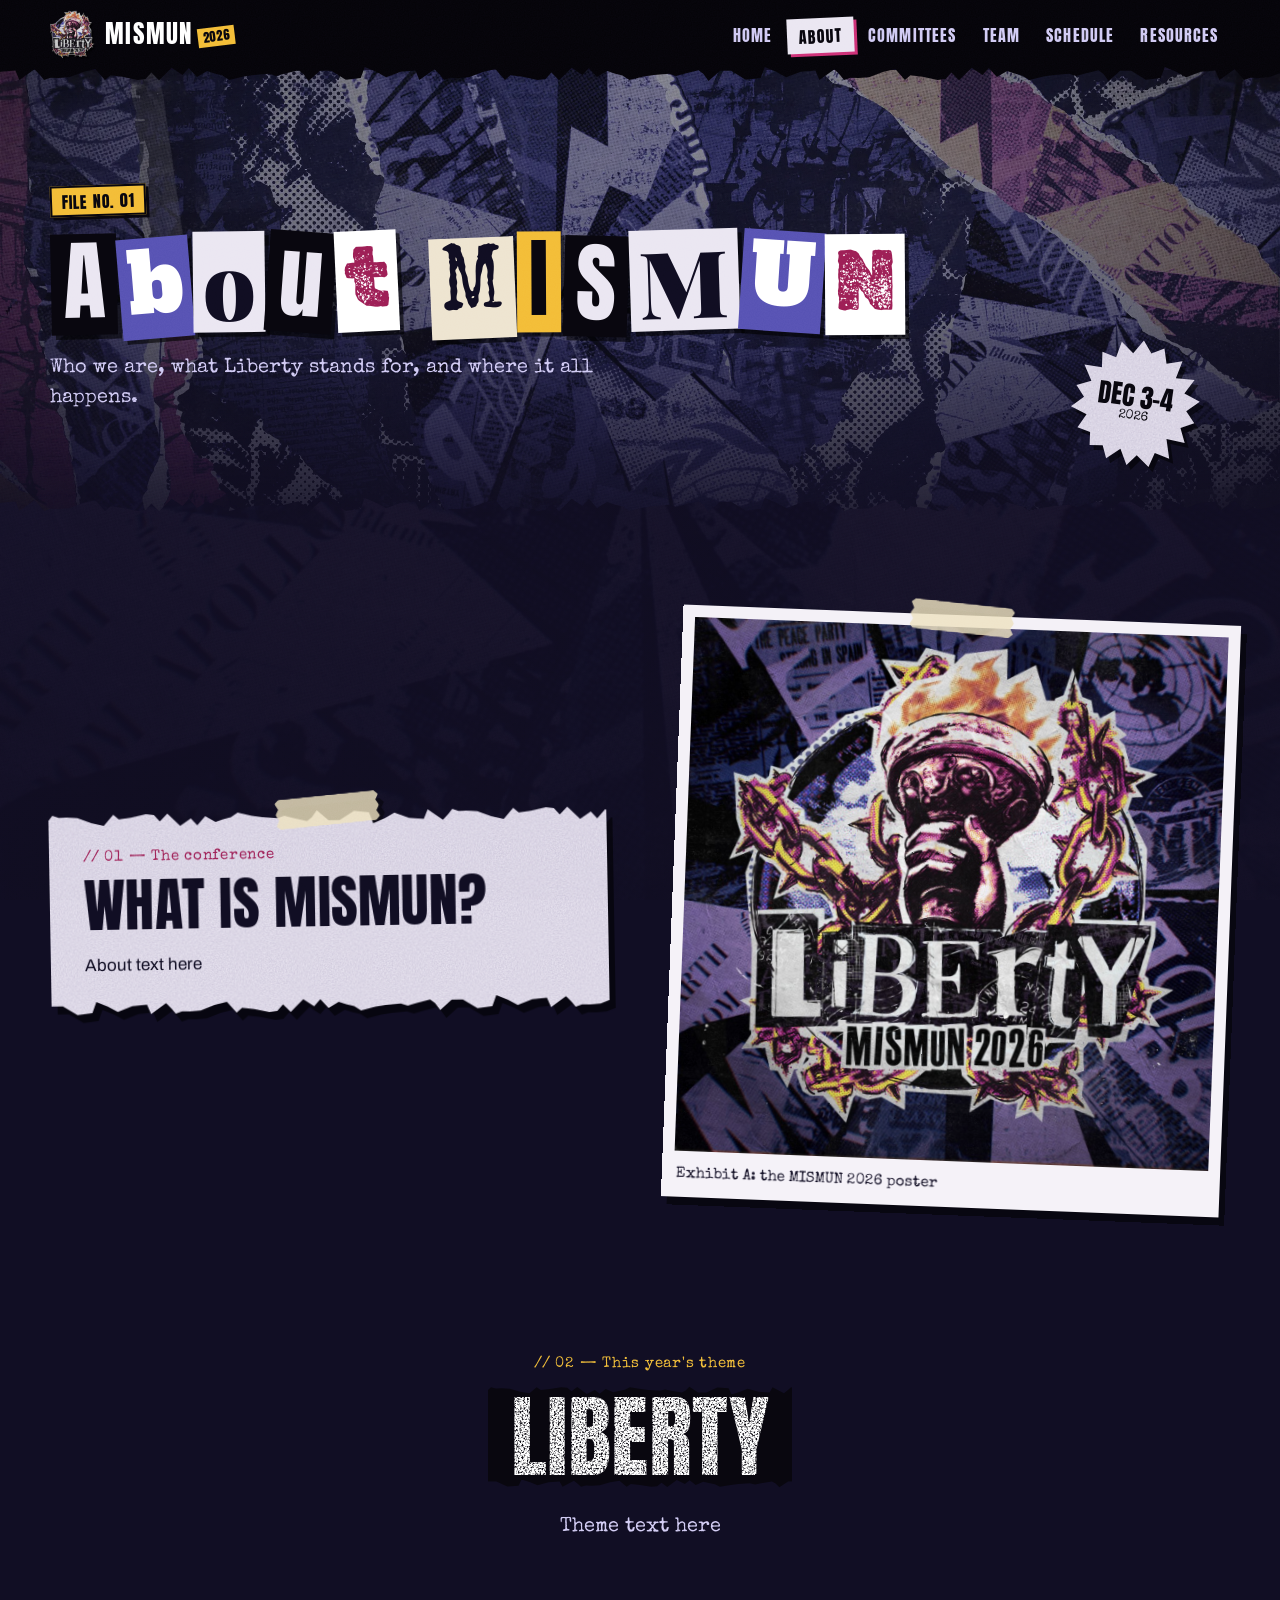
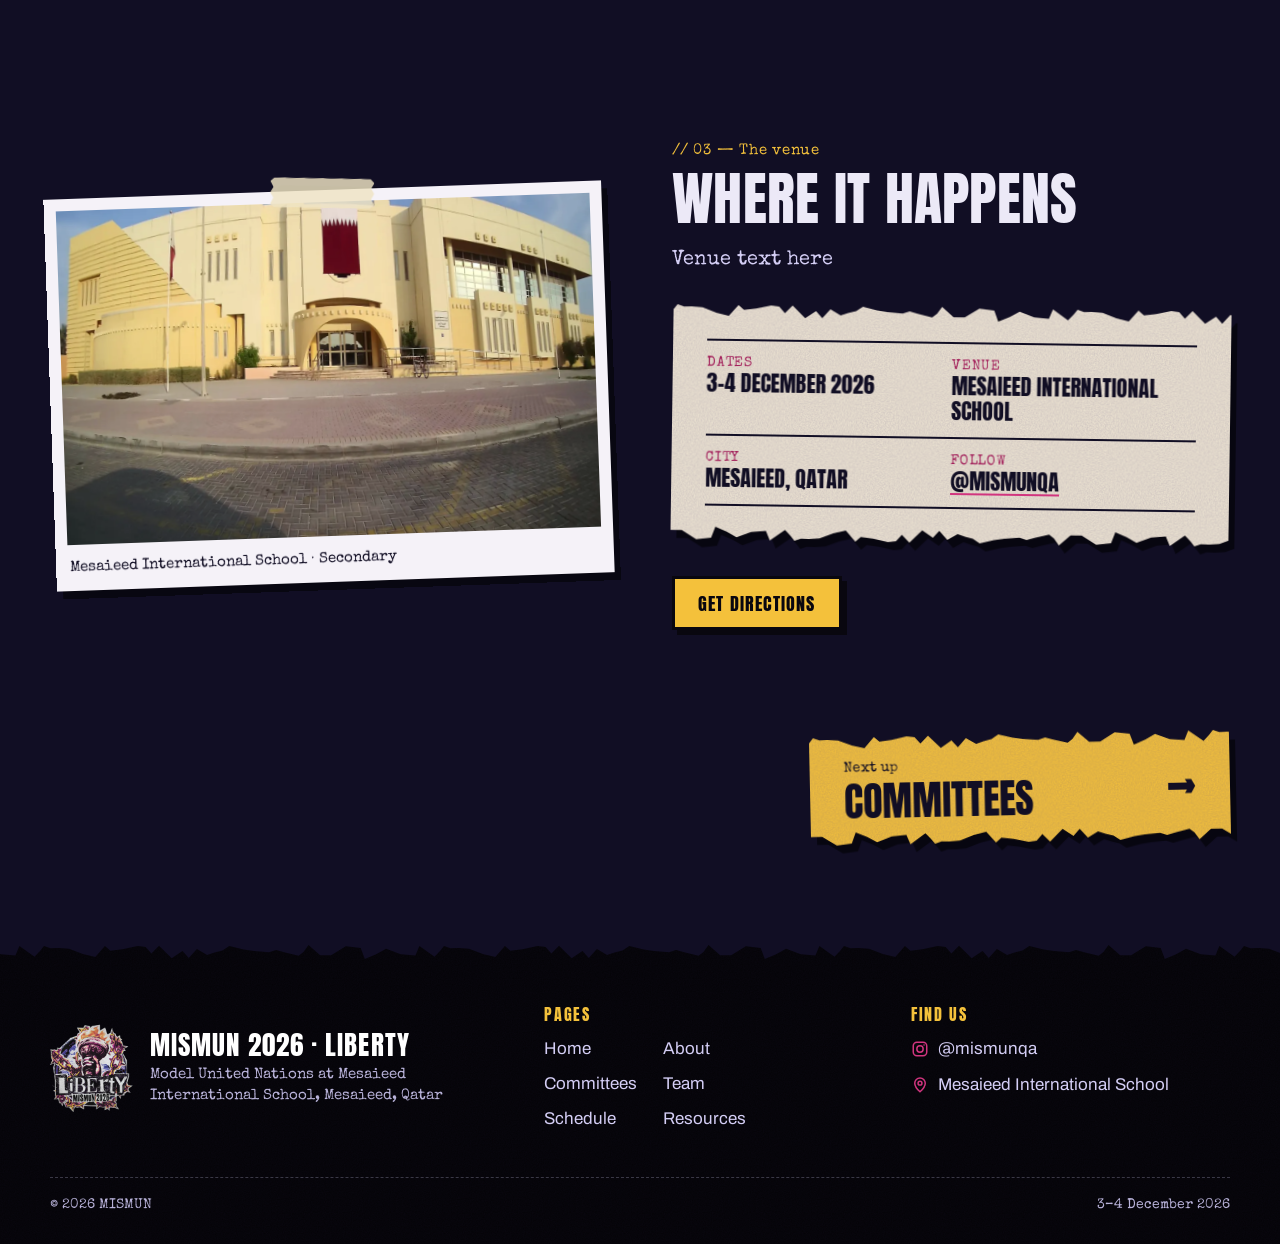
==== commit 82e8e7db: "Use short placeholder labels" ====
--- a/about.html
+++ b/about.html
@@ -34,8 +34,7 @@
           <div class="scrap torn-tb">
             <span class="label label--dark">// 01 — The conference</span>
             <h2 class="h2">What is MISMUN?</h2>
-            <!-- PASTE "WHAT IS MISMUN" TEXT HERE (replace the placeholder div with <p> paragraphs) -->
-            <div class="placeholder">✎ Text coming soon: your "About MISMUN" introduction goes here.</div>
+            <p>About text here</p>
           </div>
         </div>
         <figure class="photo photo--square shell taped" style="--r:2.2deg;--tr:4deg">
@@ -50,8 +49,7 @@
       <div class="wrap theme-quote">
         <span class="label">// 02 — This year's theme</span>
         <h2 class="h2"><span class="strip"><span class="distress">Liberty</span></span></h2>
-        <!-- PASTE THEME TEXT HERE -->
-        <div class="placeholder placeholder--light">✎ Text coming soon: what "Liberty" means for MISMUN 2026.</div>
+        <p class="lede">Theme text here</p>
       </div>
     </section>
 
@@ -65,8 +63,7 @@
         <div>
           <span class="label">// 03 — The venue</span>
           <h2 class="h2">Where it happens</h2>
-          <!-- PASTE VENUE TEXT HERE -->
-          <div class="placeholder placeholder--light">✎ Text coming soon: a line or two about the venue.</div>
+          <p class="lede">Venue text here</p>
           <div class="shell" style="--r:0.8deg;margin:1.8rem 0 1.8rem">
             <div class="scrap scrap--news torn-tb">
               <ul class="facts">
--- a/assets/css/style.css
+++ b/assets/css/style.css
@@ -346,16 +346,6 @@
   box-shadow: 3px 3px 0 var(--magenta);
   transform: rotate(-2.5deg);
 }
-.nav a.nav__cta {
-  margin-left: .5rem;
-  background: var(--magenta);
-  color: #fff;
-  border: 2px solid #000;
-  box-shadow: 3px 3px 0 var(--gold);
-  transform: rotate(2deg);
-}
-.nav a.nav__cta:hover { background: #e0478f; }
-.nav a.nav__cta[aria-current="page"] { background: var(--gold); color: var(--black); box-shadow: 3px 3px 0 var(--magenta); }
 
 .menu-btn {
   display: none;
@@ -422,7 +412,6 @@
 .menu__list li:nth-child(3n+2) a { background: var(--lavender); }
 .menu__list li:nth-child(3n) a { background: var(--newsprint); }
 .menu__list a[aria-current="page"] { background: var(--gold); }
-.menu__list a.nav__cta { background: var(--magenta); color: #fff; }
 .menu__foot { font-family: var(--f-type); color: var(--lilac); }
 .menu__foot a { color: var(--gold); }
 body.menu-open { overflow: hidden; }
@@ -455,16 +444,6 @@
   gap: clamp(32px, 5vw, 64px);
   align-items: center;
 }
-
-/* placeholder text box (until real copy arrives) */
-.placeholder {
-  border: 2px dashed currentColor;
-  padding: 1rem 1.1rem;
-  font: 400 1rem/1.5 var(--f-type);
-  color: var(--magenta-d);
-  background: rgba(209, 53, 127, .06);
-}
-.scrap--ink .placeholder, .placeholder--light { color: var(--lavender); background: rgba(166, 158, 230, .07); }
 
 /* ---------- HOME ---------- */
 .hero {
@@ -613,7 +592,7 @@
 .facts a { text-decoration-color: var(--magenta); text-underline-offset: 3px; }
 .theme-quote { text-align: center; }
 .theme-quote .h2 { font-size: clamp(2.8rem, 8vw, 5.6rem); line-height: .95; }
-.theme-quote .placeholder { max-width: 640px; margin: 1.4rem auto 0; text-align: left; }
+.theme-quote .lede { margin: 1.4rem auto 0; }
 
 /* ---------- TEAM ---------- */
 .people { display: flex; flex-wrap: wrap; justify-content: center; gap: clamp(22px, 3vw, 34px); }
@@ -680,6 +659,19 @@
   .person__role { font-size: .76rem; }
 }
 
+/* Secretariat: --s (set per card in main.js) steps each card down in size */
+.people--sec { align-items: flex-end; }
+.person--sec { width: calc(236px * var(--s, 1)); }
+.person--sec .person__name { font-size: calc(1.6rem * var(--s, 1)); }
+.person--sec .person__role { font-size: max(.72rem, calc(.9rem * var(--s, 1))); }
+.person--sec .person__tag { font-size: max(.56rem, calc(.72rem * var(--s, 1))); white-space: nowrap; }
+.person--sec.taped::before { width: calc(104px * var(--s, 1)); margin-left: calc(-52px * var(--s, 1)); }
+@media (max-width: 560px) {
+  .person--sec { width: calc((100% - 16px) / 2 * var(--s, 1) / .915); }
+  .person--sec .person__name { font-size: calc(1.3rem * var(--s, 1)); }
+  .person--sec .person__role { font-size: max(.66rem, calc(.8rem * var(--s, 1))); }
+}
+
 /* tabs (team + schedule) */
 .tabs { display: flex; flex-wrap: wrap; gap: .8rem; margin: 0 0 2.2rem; }
 .tab {
@@ -701,6 +693,88 @@
 .team-head { display: flex; flex-wrap: wrap; align-items: baseline; gap: .6rem 1.2rem; margin-bottom: 1.8rem; }
 .team-head .h3 { margin: 0; }
 .team-head p { margin: 0; font-family: var(--f-type); color: var(--lilac); }
+
+/* full-team drop-down under the head cards */
+.roster { max-width: 900px; margin: clamp(34px, 5vw, 56px) auto 0; }
+.roster + .roster { margin-top: 26px; }
+.roster__toggle {
+  display: flex;
+  align-items: center;
+  gap: .6rem 1rem;
+  padding: .85em 1.1em .8em;
+  border: 3px solid var(--black);
+  background: var(--grain-paper), var(--paper);
+  color: var(--black);
+  box-shadow: 5px 5px 0 var(--magenta);
+  font: 400 clamp(1.1rem, 2.4vw, 1.35rem)/1 var(--f-display);
+  letter-spacing: .05em;
+  text-transform: uppercase;
+  list-style: none;
+  cursor: pointer;
+  transition: transform .15s ease, box-shadow .15s ease;
+}
+.roster__toggle::-webkit-details-marker { display: none; }
+.roster__toggle:hover { transform: translate(-2px, -2px); box-shadow: 7px 7px 0 var(--magenta); }
+.roster__count {
+  margin-left: auto;
+  padding: .35em .5em .25em;
+  background: var(--black);
+  color: var(--paper);
+  font: 400 .8rem/1 var(--f-type);
+  letter-spacing: .03em;
+  text-transform: none;
+  white-space: nowrap;
+  transform: rotate(-2deg);
+}
+.roster__icon { position: relative; flex: none; width: 1.3rem; height: 1.3rem; background: var(--magenta); }
+.roster__icon::before, .roster__icon::after {
+  content: "";
+  position: absolute;
+  inset: 50% 22% auto;
+  height: 3px;
+  margin-top: -1.5px;
+  background: #fff;
+  transition: transform .2s ease;
+}
+.roster__icon::after { transform: rotate(90deg); }
+.roster[open] .roster__icon::after { transform: rotate(0deg); }
+.roster[open] .roster__toggle { box-shadow: 3px 3px 0 var(--magenta); transform: none; }
+.roster__body { margin-top: 14px; animation: roster-in .25s ease; }
+.roster__list {
+  margin: 0;
+  padding: 0;
+  list-style: none;
+  counter-reset: member;
+  columns: 3 220px;
+  column-gap: 2rem;
+}
+.roster__body .committee__label { margin: 0; padding-bottom: .6rem; border-bottom: 2px solid var(--ink); }
+.roster__list li {
+  position: relative;
+  break-inside: avoid;
+  padding: .55rem 0 .55rem 2.3rem;
+  border-bottom: 1px dashed rgba(17, 14, 36, .45);
+  counter-increment: member;
+  font: 400 .98rem/1.3 var(--f-type);
+}
+.roster__list li::before {
+  content: counter(member, decimal-leading-zero);
+  position: absolute;
+  left: 0;
+  top: .5rem;
+  padding: .18em .3em .1em;
+  background: var(--black);
+  color: var(--paper);
+  font: 400 .78rem/1 var(--f-display);
+  transform: rotate(-4deg);
+}
+.roster__list li:nth-child(3n+2)::before { background: var(--magenta); color: #fff; }
+@keyframes roster-in { from { opacity: 0; transform: translateY(-6px); } }
+@media (max-width: 560px) {
+  .roster__toggle { flex-wrap: wrap; }
+  .roster__count { margin-left: 0; order: 3; }
+  .roster__icon { margin-left: auto; }
+}
 
 /* ---------- COMMITTEES ---------- */
 .notice { display: flex; align-items: center; gap: 1.2rem; margin-bottom: clamp(30px, 4vw, 48px); }
@@ -784,27 +858,6 @@
 .glossary div { break-inside: avoid; padding: .9rem 0; border-bottom: 1px dashed rgba(17, 14, 36, .45); }
 .glossary dt { font: 400 1.3rem/1.1 var(--f-display); text-transform: uppercase; margin-bottom: .3rem; }
 .glossary dd { margin: 0; line-height: 1.5; }
-
-/* ---------- REGISTER / CONTACT ---------- */
-.poster .scrap { padding: clamp(32px, 5vw, 64px) clamp(24px, 5vw, 64px); }
-.poster__grid { display: grid; grid-template-columns: minmax(0, 1fr) auto; gap: 2rem; align-items: center; }
-.poster__title { margin: .4rem 0 1.1rem; font: 400 clamp(2.6rem, 7vw, 5rem)/.95 var(--f-display); text-transform: uppercase; display: flex; flex-direction: column; align-items: flex-start; gap: .08em; }
-.poster p { max-width: 50ch; }
-.poster__note { font-family: var(--f-type); font-size: .95rem; color: #4a456e; margin-top: 1rem; }
-@media (max-width: 720px) {
-  .poster__grid { grid-template-columns: 1fr; }
-  .poster .star-wrap { justify-self: start; }
-}
-.contacts {
-  display: grid;
-  grid-template-columns: repeat(auto-fit, minmax(min(100%, 280px), 1fr));
-  gap: clamp(24px, 3vw, 36px);
-}
-.contact .scrap { height: 100%; display: flex; flex-direction: column; }
-.contact__icon { width: 40px; height: 40px; margin-bottom: .8rem; }
-.contact__k { margin: 0 0 .2rem; font: 400 .85rem/1 var(--f-type); letter-spacing: .08em; text-transform: uppercase; }
-.contact__v { margin: 0 0 1.2rem; font: 400 1.7rem/1.05 var(--f-display); text-transform: uppercase; word-break: break-word; }
-.contact .btn { margin-top: auto; align-self: flex-start; font-size: 1rem; padding: .7em 1em .65em; }
 
 /* ---------- next page link ---------- */
 .next { padding: 0 0 clamp(56px, 8vw, 96px); }
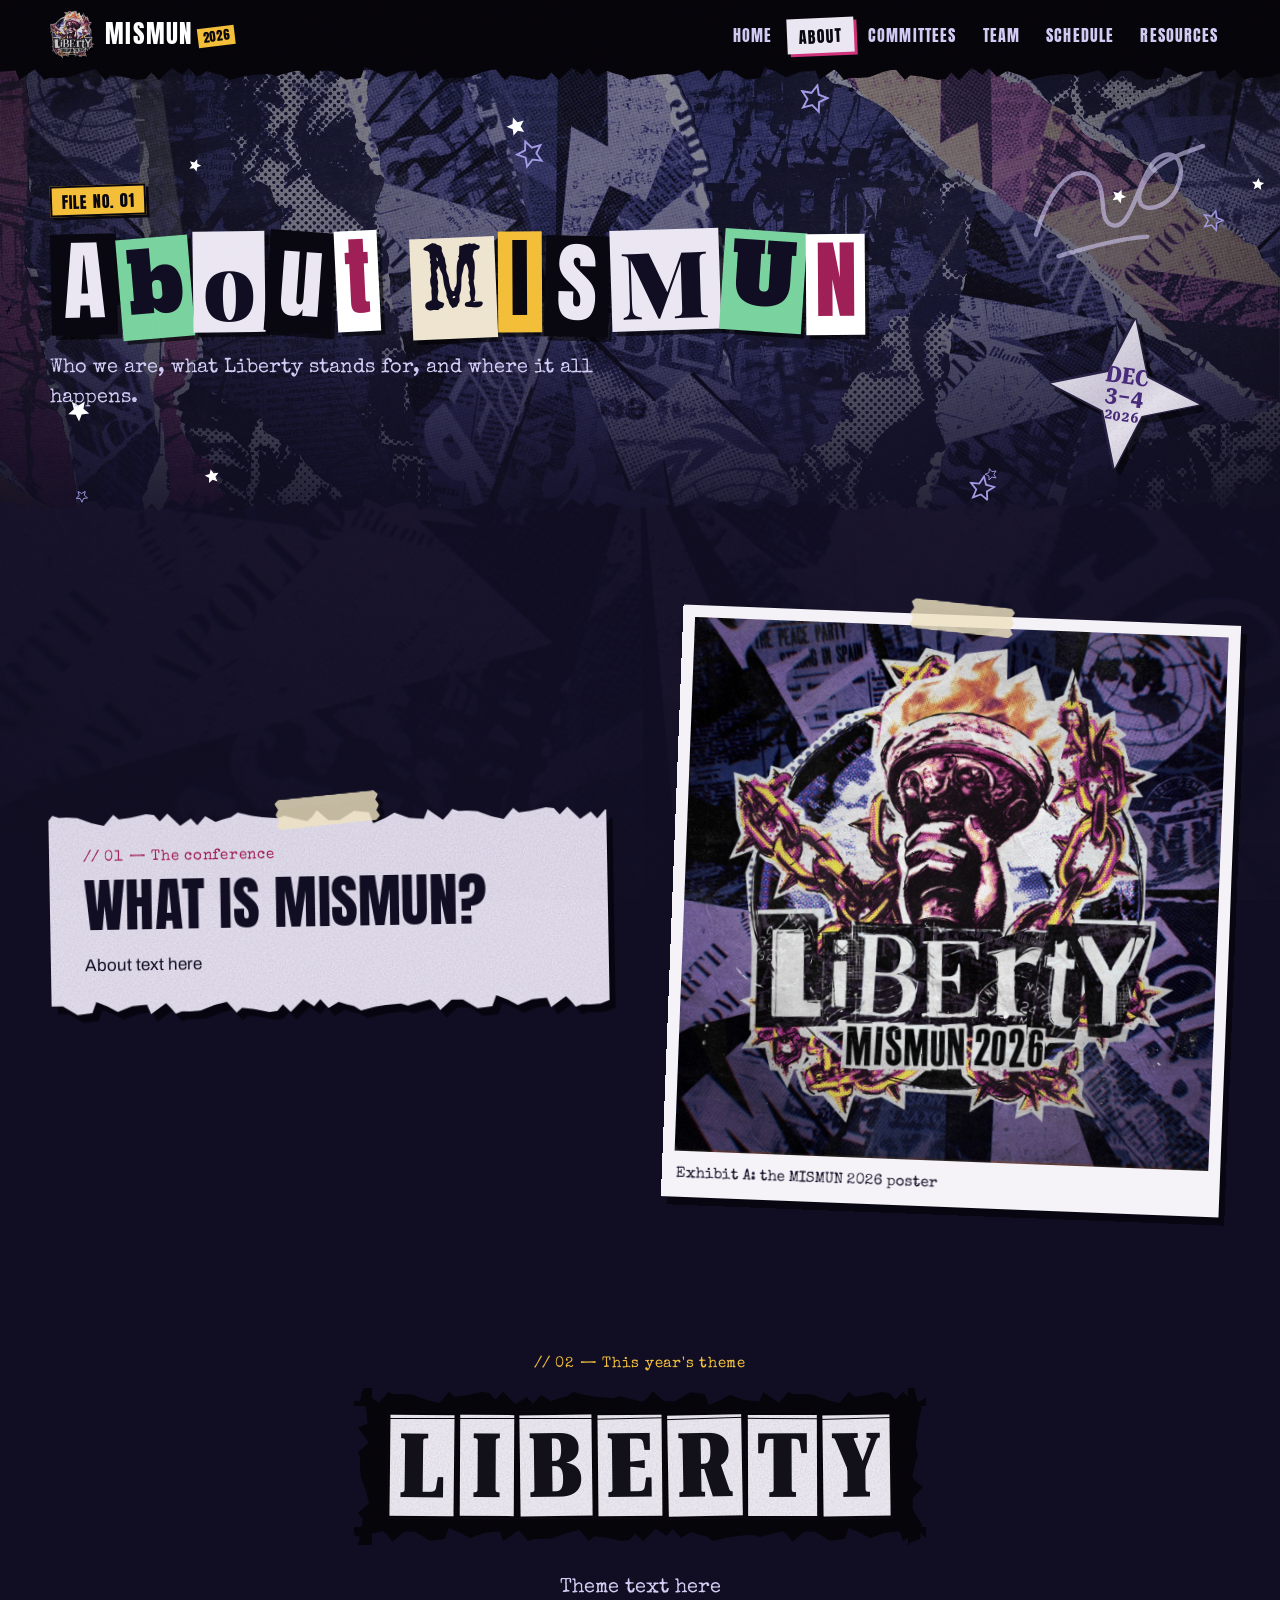
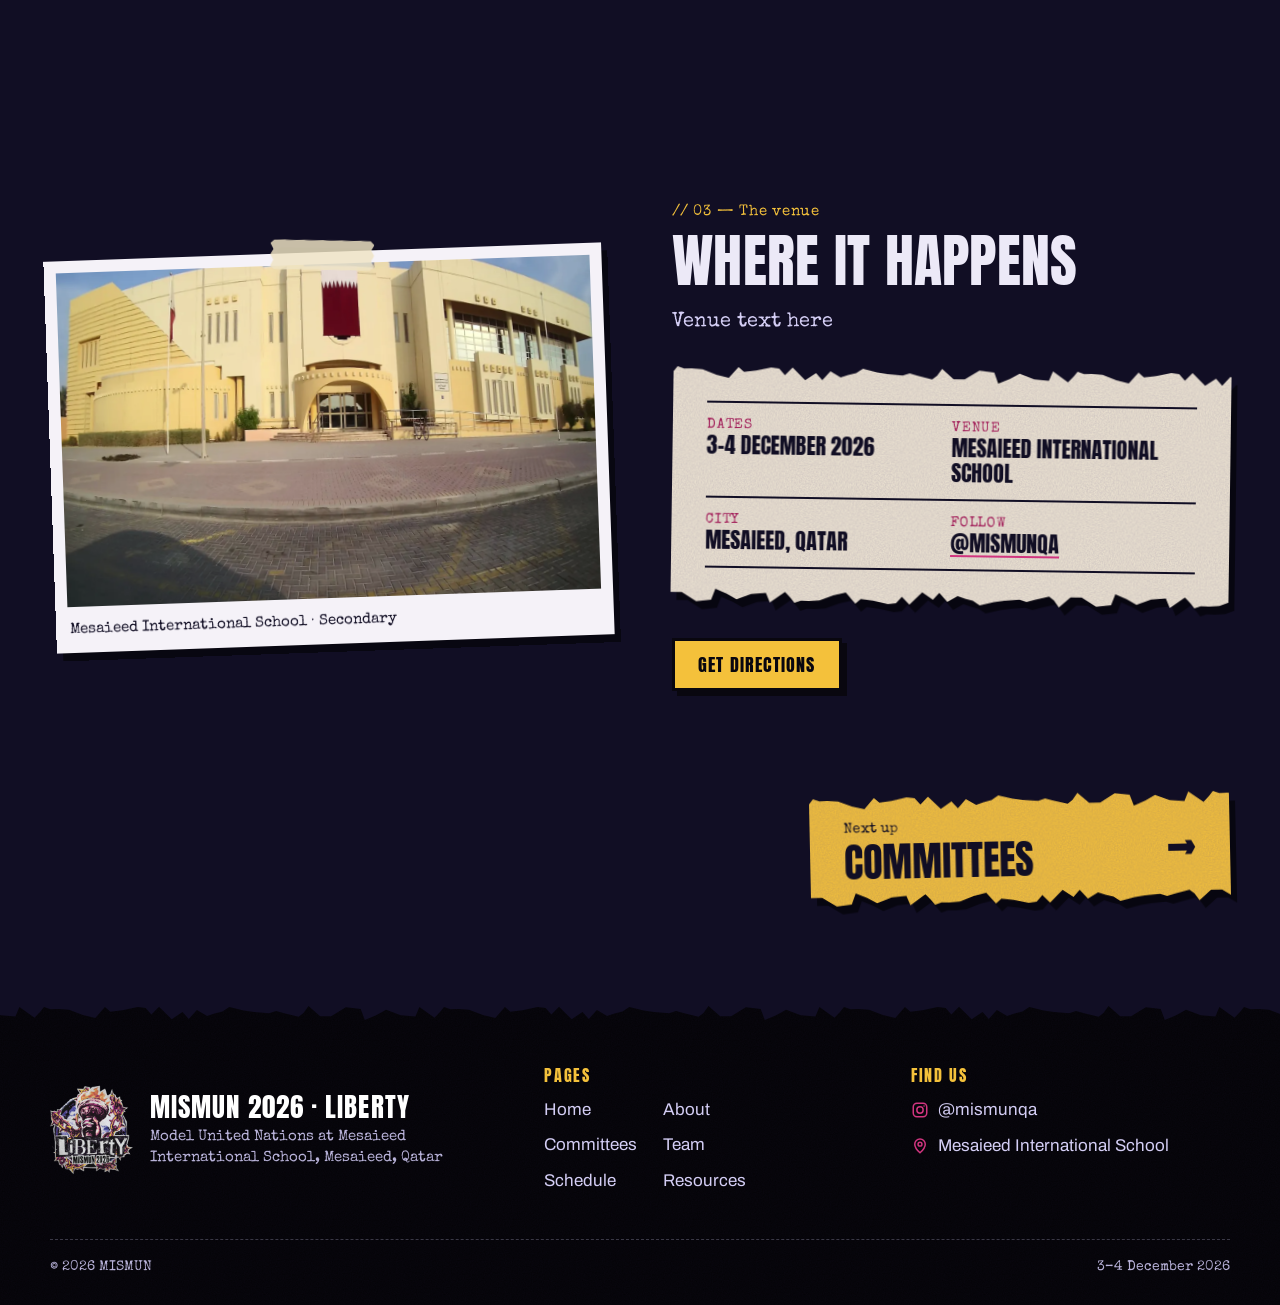
==== commit 910ae1c5: "Match the Instagram posts, add the timetable and a Big 5 poster - Team page: each team gets a "Meet " ====
--- a/about.html
+++ b/about.html
@@ -10,7 +10,7 @@
   <link rel="apple-touch-icon" href="assets/img/apple-touch-icon.png">
   <link rel="preconnect" href="https://fonts.googleapis.com">
   <link rel="preconnect" href="https://fonts.gstatic.com" crossorigin>
-  <link rel="stylesheet" href="https://fonts.googleapis.com/css2?family=Alfa+Slab+One&family=Anton&family=Archivo:wght@400;500;700&family=Playfair+Display:ital,wght@0,900;1,900&family=Rubik+Dirt&family=Special+Elite&display=swap">
+  <link rel="stylesheet" href="https://fonts.googleapis.com/css2?family=Alfa+Slab+One&family=Anton&family=Archivo:wdth,wght@62..125,400..900&family=Roboto+Serif:opsz,wdth,wght@8..144,50..100,600..900&family=Permanent+Marker&family=Playfair+Display:ital,wght@0,900;1,900&family=Special+Elite&family=UnifrakturMaguntia&display=swap">
   <link rel="stylesheet" href="assets/css/style.css">
 </head>
 <body data-page="about">
@@ -18,13 +18,13 @@
   <header class="site-header torn-b" data-header></header>
 
   <main id="main">
-    <section class="page-hero torn-b" style="--hero-pos:20% 40%">
+    <section class="page-hero torn-b" data-stars="12" data-scribble="top:14%;right:5%;transform:rotate(-8deg)" style="--hero-pos:20% 40%">
       <div class="wrap">
         <span class="chip chip--gold">File No. 01</span>
         <h1 class="ransom" data-ransom>About MISMUN</h1>
         <p class="lede">Who we are, what Liberty stands for, and where it all happens.</p>
       </div>
-      <div class="page-hero__star star-wrap"><div class="star star--paper" style="--size:130px;--r:8deg"><span data-bind="datesShort">Dec 3–4</span><small>2026</small></div></div>
+      <div class="page-hero__star star4-wrap" aria-hidden="true"><div class="star4" style="--size:150px;--r:8deg"><span data-bind="datesShort">Dec 3–4</span><small>2026</small></div></div>
     </section>
 
     <!-- 01 — What is MISMUN -->
@@ -48,7 +48,7 @@
     <section class="section section--tight">
       <div class="wrap theme-quote">
         <span class="label">// 02 — This year's theme</span>
-        <h2 class="h2"><span class="strip"><span class="distress">Liberty</span></span></h2>
+        <h2 class="ink cards" data-cards>Liberty</h2>
         <p class="lede">Theme text here</p>
       </div>
     </section>
--- a/assets/css/style.css
+++ b/assets/css/style.css
@@ -23,13 +23,25 @@
   --peach: #e9b183;
   --text: #ece9f7;
   --muted: #b9b3da;
+  /* "Meet the team" poster colours from @mismunqa */
+  --admin: #6343cf;
+  --salmon: #ee8f8c;
+  --teal: #187a77;
+  --butter: #f1e8a1;
+  --pink: #c23d73;
+  --mint: #7fd5a3;
+  --tag-pink: #f4b3cb;
+  --cream: #f2ead8;
+  --poster-purple: #4b2c7f;
 
   --f-display: "Anton", Impact, "Arial Narrow", sans-serif;
   --f-type: "Special Elite", "Courier New", monospace;
   --f-body: "Archivo", system-ui, -apple-system, "Segoe UI", sans-serif;
   --f-serif: "Playfair Display", Georgia, serif;
   --f-slab: "Alfa Slab One", Rockwell, Georgia, serif;
-  --f-dirt: "Rubik Dirt", "Anton", Impact, sans-serif;
+  --f-marker: "Permanent Marker", "Anton", Impact, sans-serif;
+  --f-cond: "Roboto Serif", "Playfair Display", Georgia, serif;
+  --f-black: "UnifrakturMaguntia", "Old English Text MT", Georgia, serif;
 
   --wrap: 1180px;
   --gutter: clamp(16px, 4vw, 40px);
@@ -148,6 +160,18 @@
 .scrap--gold { background: var(--grain-paper), var(--gold); }
 .scrap--magenta { background: var(--grain-paper), var(--magenta); color: #fff; }
 .scrap--ink { background: var(--grain), var(--ink-2); color: var(--text); }
+.scrap--black { background: var(--grain), var(--black); color: #fff; }
+.scrap--violet { background: var(--grain-paper), var(--admin); color: #fff; }
+.scrap--teal { background: var(--grain-paper), var(--teal); color: #fff; }
+.scrap--pink { background: var(--grain-paper), var(--pink); color: #fff; }
+.scrap--butter { background: var(--grain-paper), var(--butter); }
+.scrap--cream {
+  background:
+    var(--grain-paper),
+    radial-gradient(ellipse at 84% 12%, rgba(150, 105, 40, .13), transparent 38%),
+    radial-gradient(ellipse at 12% 88%, rgba(150, 105, 40, .1), transparent 42%),
+    var(--cream);
+}
 .scrap p:last-child { margin-bottom: 0; }
 
 .halftone { position: relative; }
@@ -245,8 +269,8 @@
 .l.v4 { background: var(--gold); color: var(--black); font-family: var(--f-display); font-size: .94em; padding-inline: .14em; }
 .l.v5 { background: var(--lavender); color: var(--ink); font-family: var(--f-serif); font-style: italic; font-weight: 900; }
 .l.v6 { background: var(--newsprint); color: var(--ink); font-family: var(--f-type); font-size: 1.02em; }
-.l.v7 { background: var(--violet); color: #fff; font-family: var(--f-slab); font-size: .9em; }
-.l.v8 { background: #fff; color: var(--magenta-d); font-family: var(--f-dirt); font-size: .92em; }
+.l.v7 { background: var(--mint); color: var(--ink); font-family: var(--f-slab); font-size: .9em; }
+.l.v8 { background: #fff; color: var(--magenta-d); font-family: var(--f-marker); font-size: .92em; }
 .ransom--sm { font-size: clamp(1.7rem, 4vw, 2.4rem); }
 
 /* starburst sticker */
@@ -471,16 +495,7 @@
   animation: float 8s ease-in-out infinite;
 }
 .hero__star { position: absolute; right: 0; bottom: 4%; }
-.hero__title {
-  display: flex;
-  flex-direction: column;
-  align-items: flex-start;
-  gap: .1em;
-  margin: .45em 0 .35em;
-  font: 400 clamp(3.4rem, 8.6vw, 7.2rem)/.9 var(--f-display);
-  text-transform: uppercase;
-}
-.hero__title .strip:nth-child(2) { transform: rotate(-1.5deg); margin-left: .25em; }
+.hero__title { margin: .5em 0 .55em -.15em; transform: rotate(-1.2deg); }
 .hero__meta {
   display: flex;
   flex-wrap: wrap;
@@ -502,7 +517,7 @@
   .hero__grid { grid-template-columns: 1fr; }
   .hero__logo img { max-width: 320px; }
   .hero__star { right: 0; bottom: -2%; }
-  .hero__star .star { --size: 92px !important; }
+  .hero__star .star, .hero__star .star4 { --size: 104px !important; }
 }
 
 /* countdown strip */
@@ -517,13 +532,16 @@
 .countdown__title { margin: 0; font: 400 clamp(1.6rem, 3.4vw, 2.4rem)/1 var(--f-display); text-transform: uppercase; }
 .countdown__units { display: flex; gap: clamp(10px, 2.4vw, 26px); margin: 0; }
 .countdown__unit { text-align: center; min-width: 3.6ch; }
+/* white paper number chips, like the "03 12 2026 to 04 12 2026" reel */
 .countdown__unit span {
   display: block;
-  padding: .1em .18em .02em;
-  background: var(--black);
-  color: #fff;
-  font: 400 clamp(2.2rem, 5.6vw, 3.8rem)/1 var(--f-display);
-  font-variant-numeric: tabular-nums;
+  padding: .12em .2em .04em;
+  background: var(--grain-paper), #f7f5f9;
+  color: var(--black);
+  font: 800 clamp(2.3rem, 5.8vw, 4rem)/1 var(--f-cond);
+  font-stretch: 70%;
+  font-variation-settings: "wdth" 70;
+  font-variant-numeric: lining-nums tabular-nums;
   box-shadow: 3px 3px 0 var(--magenta);
 }
 .countdown__unit:nth-child(even) span { transform: rotate(2deg); }
@@ -539,8 +557,7 @@
 .tile { display: block; text-decoration: none; transition: transform .2s ease; }
 .tile:hover, .tile:focus-visible { transform: rotate(0deg) translateY(-5px); }
 .tile .scrap { display: flex; flex-direction: column; min-height: 200px; }
-.tile__num { font: 400 .95rem/1 var(--f-type); color: var(--magenta-d); }
-.tile .scrap--magenta .tile__num { color: var(--gold); }
+.tile__num { align-self: flex-start; }
 .tile__title { margin: .55rem 0 .45rem; font: 400 clamp(2rem, 3.6vw, 2.5rem)/1 var(--f-display); text-transform: uppercase; }
 .tile__desc { margin: 0 0 auto; font-size: 1rem; line-height: 1.5; }
 .tile__go { margin-top: 1.1rem; font: 400 1rem/1 var(--f-display); letter-spacing: .08em; text-transform: uppercase; }
@@ -605,8 +622,9 @@
   overflow: hidden;
   background: var(--ink-3);
 }
-.person__photo img { width: 100%; height: 100%; object-fit: cover; filter: grayscale(1) contrast(1.2) brightness(1.05); }
-.person__photo::before {
+.person__photo img { width: 100%; height: 100%; object-fit: cover; }
+/* purple wash + halftone only on the "Photo soon" placeholders; real photos keep their colour */
+.person__photo--empty::before {
   content: "";
   position: absolute;
   inset: 0;
@@ -616,7 +634,7 @@
   opacity: .55;
   pointer-events: none;
 }
-.person__photo::after {
+.person__photo--empty::after {
   content: "";
   position: absolute;
   inset: 0;
@@ -911,6 +929,398 @@
   .footer__grid { grid-template-columns: 1fr; }
 }
 
+/* ==========================================================================
+   Pieces matched to the @mismunqa Instagram posts
+   ========================================================================== */
+
+/* torn black paper patch behind the letter cards ("SAVE THE DATE" posts).
+   The patch is its own layer, so its rough edges never clip the letters. */
+.ink {
+  position: relative;
+  isolation: isolate;
+  display: inline-block;
+  padding: max(24px, .3em) max(26px, .4em) max(26px, .32em);
+}
+.ink::before {
+  content: "";
+  position: absolute;
+  inset: 0;
+  z-index: -1;
+  background: var(--grain), var(--black);
+  -webkit-mask:
+    url("../img/torn-top.svg") 30px 0 / 400px 18px repeat-x,
+    url("../img/torn-bottom.svg") 170px 100% / 400px 18px repeat-x,
+    url("../img/torn-left.svg") 0 60px / 18px 400px repeat-y,
+    url("../img/torn-right.svg") 100% 230px / 18px 400px repeat-y,
+    linear-gradient(#000 0 0) center / calc(100% - 34px) calc(100% - 34px) no-repeat;
+          mask:
+    url("../img/torn-top.svg") 30px 0 / 400px 18px repeat-x,
+    url("../img/torn-bottom.svg") 170px 100% / 400px 18px repeat-x,
+    url("../img/torn-left.svg") 0 60px / 18px 400px repeat-y,
+    url("../img/torn-right.svg") 100% 230px / 18px 400px repeat-y,
+    linear-gradient(#000 0 0) center / calc(100% - 34px) calc(100% - 34px) no-repeat;
+}
+
+/* white letter cards with a scratchy hand-drawn outline (built by main.js from [data-cards]) */
+.cards { font-size: clamp(2.8rem, 7vw, 5.6rem); line-height: 1; }
+.cards__vis { display: flex; flex-wrap: wrap; gap: .16em .34em; }
+.cards .w { display: inline-flex; gap: .07em; }
+.lc {
+  position: relative;
+  display: inline-block;
+  min-width: .6em;
+  padding: .08em .1em .05em;
+  background: var(--grain-paper), #f7f5f9;
+  color: #121018;
+  font-family: var(--f-cond);
+  font-weight: 800;
+  font-stretch: 58%;
+  font-variation-settings: "wdth" 58;
+  text-align: center;
+  text-transform: uppercase;
+}
+.lc::before, .lc::after { content: ""; position: absolute; border: 0 solid #0b0910; pointer-events: none; }
+.lc::before { inset: -.04em -.03em; border-width: 1.5px; transform: rotate(var(--o1, 1deg)); }
+.lc::after { inset: .03em -.04em -.03em -.03em; border-top-width: 1.5px; border-bottom-width: 1.5px; transform: rotate(var(--o2, -1deg)); }
+.theme-quote .ink { margin: .2rem 0 .4rem; }
+.theme-quote .cards__vis { justify-content: center; }
+/* stack the words as a centred poster block so the patch hugs the letters */
+.hero__title .cards__vis { flex-direction: column; align-items: center; gap: .14em; }
+
+/* "MISMUN is BACK" label boxes */
+.labels { display: inline-flex; flex-wrap: wrap; align-items: center; gap: .3em; margin: 0; font-size: clamp(1.15rem, 2vw, 1.45rem); }
+.lb {
+  display: inline-block;
+  padding: .24em .4em .16em;
+  border: 2px solid var(--black);
+  background: #fff;
+  color: var(--black);
+  box-shadow: 3px 3px 0 var(--black);
+  font: 900 1em/1 var(--f-body);
+  font-stretch: 112%;
+  font-variation-settings: "wdth" 112;
+  text-transform: uppercase;
+  transform: rotate(var(--r, -1.5deg));
+}
+.lb:nth-child(3) { --r: 1.5deg; }
+.lb--plain { align-self: flex-end; padding: 0 .1em; border: 0; background: none; color: #fff; box-shadow: none; font-size: .74em; }
+
+/* date chips: 03 12 2026 to 04 12 2026 */
+.datechips { margin: 0 0 1.3rem; }
+.datechips__vis { display: flex; flex-wrap: wrap; align-items: center; gap: .45rem; }
+.dc {
+  padding: .3em .42em .2em;
+  background: var(--grain-paper), #f7f5f9;
+  color: var(--black);
+  box-shadow: 2px 3px 0 rgba(0, 0, 0, .65);
+  font: 700 1.3rem/1 var(--f-cond);
+  font-stretch: 80%;
+  font-variation-settings: "wdth" 80;
+  font-variant-numeric: lining-nums;
+  transform: rotate(var(--r, 0deg));
+}
+.dc--to { padding: 0 .15rem; background: none; box-shadow: none; color: #fff; font: 900 1.1rem/1 var(--f-body); }
+
+/* 4-point paper star sticker ("DEC 3–4") */
+.star4-wrap {
+  display: inline-block;
+  filter: drop-shadow(1.5px 0 0 #2a2346) drop-shadow(-1.5px 0 0 #2a2346) drop-shadow(0 1.5px 0 #2a2346) drop-shadow(0 -1.5px 0 #2a2346) drop-shadow(5px 6px 0 rgba(0, 0, 0, .5));
+}
+.star4 {
+  display: grid;
+  place-content: center;
+  width: var(--size, 160px);
+  aspect-ratio: 1;
+  clip-path: polygon(50% 0, 63% 37%, 100% 50%, 63% 63%, 50% 100%, 37% 63%, 0 50%, 37% 37%);
+  background: var(--grain-paper), linear-gradient(135deg, #fbfafd 10%, #d9d5e1 45%, #f4f2f7 62%, #c9c4d3 92%);
+  color: var(--poster-purple);
+  font: 700 calc(var(--size, 160px) * .15)/.92 var(--f-cond);
+  font-stretch: 72%;
+  font-variation-settings: "wdth" 72;
+  text-align: center;
+  text-transform: uppercase;
+  transform: rotate(var(--r, 8deg));
+}
+.star4 > span { display: block; width: min-content; margin-inline: auto; }
+.star4 small { display: block; margin-top: .2em; font-size: .62em; letter-spacing: .06em; }
+
+/* sprinkled white stars + scribble doodles (added by main.js to [data-stars]) */
+.stars { position: absolute; inset: 0; z-index: 0; overflow: hidden; pointer-events: none; }
+.st { position: absolute; width: var(--sz); height: var(--sz); color: #fff; transform: translate(-50%, -50%) rotate(var(--rot)); }
+.st svg { display: block; width: 100%; height: 100%; fill: currentColor; }
+.st--o svg { fill: none; stroke: var(--lavender); stroke-width: 1.6; }
+.scribble {
+  position: absolute;
+  width: clamp(110px, 15vw, 210px);
+  aspect-ratio: 220 / 140;
+  background: var(--scribble, var(--lilac));
+  opacity: .6;
+  -webkit-mask: url("../img/scribble.svg") center / contain no-repeat;
+          mask: url("../img/scribble.svg") center / contain no-repeat;
+}
+[data-stars] > .wrap { position: relative; z-index: 1; }
+.page-hero__star { z-index: 1; }
+
+/* pink circled number sticker */
+.numdot {
+  display: inline-grid;
+  place-items: center;
+  width: 2.1em;
+  height: 2.1em;
+  border: 1.5px solid var(--black);
+  border-radius: 50%;
+  background: var(--tag-pink);
+  color: var(--black);
+  font: 700 .9rem/1 var(--f-cond);
+  font-variant-numeric: lining-nums;
+}
+
+/* pink paper tag in condensed serif capitals ("TECHTEAM DREAMTEAM") */
+.tag {
+  display: inline-block;
+  padding: .24em .45em .14em;
+  background: var(--grain-paper), var(--tag-pink);
+  color: var(--black);
+  box-shadow: 2px 2px 0 rgba(0, 0, 0, .45);
+  font: 800 clamp(1rem, 2.2vw, 1.3rem)/1 var(--f-cond);
+  font-stretch: 70%;
+  font-variation-settings: "wdth" 70;
+  letter-spacing: .02em;
+  text-transform: uppercase;
+  transform: rotate(var(--r, -1.5deg));
+}
+
+/* rough marker + dry-brush lettering ("MEET THE TEAM / ADMIN") */
+.brush {
+  display: inline-block;
+  color: var(--black);
+  font: 400 clamp(4rem, 13vw, 8.6rem)/.92 var(--f-marker);
+  letter-spacing: -.01em;
+  text-transform: uppercase;
+  text-shadow: -.05em .02em 0 #fff, .035em -.025em 0 #fff;
+  -webkit-mask: var(--distress) 0 0 / 200px 200px;
+          mask: var(--distress) 0 0 / 200px 200px;
+}
+
+/* ---------- team posters ---------- */
+.team-poster {
+  --tp: #6b4ad8;
+  --tp-burst: var(--salmon);
+  position: relative;
+  overflow: hidden;
+  padding: clamp(36px, 5vw, 64px) clamp(16px, 4vw, 48px) clamp(44px, 5vw, 68px);
+  background:
+    var(--grain),
+    radial-gradient(circle, rgba(0, 0, 0, .16) 1px, transparent 1.5px) 0 0 / 5px 5px,
+    var(--tp);
+  color: var(--black);
+}
+.team-poster--tech { --tp: #25928e; --tp-burst: var(--butter); }
+.team-poster--press { --tp: #d64b84; --tp-burst: var(--mint); }
+.team-poster .scribble { --scribble: var(--black); opacity: .85; }
+.team-poster__burst {
+  position: absolute;
+  left: 50%;
+  top: -2%;
+  width: min(620px, 96%);
+  aspect-ratio: 1.35;
+  background: var(--tp-burst);
+  clip-path: polygon(50% 0%, 58% 34%, 90% 8%, 68% 44%, 100% 56%, 64% 62%, 80% 97%, 52% 70%, 26% 100%, 37% 64%, 0% 72%, 31% 49%, 4% 20%, 40% 34%);
+  transform: translateX(-50%) rotate(-8deg);
+}
+.team-poster .stars { z-index: 1; }
+.team-poster__head, .team-poster .people, .team-poster .roster { position: relative; z-index: 2; }
+.team-poster__head { margin-bottom: clamp(30px, 4vw, 48px); text-align: center; }
+.team-poster__year {
+  display: inline-block;
+  padding: .2em .35em .12em;
+  background: var(--black);
+  color: #fff;
+  font: 900 1.35rem/1 var(--f-body);
+  transform: rotate(-3deg);
+}
+.team-poster__meet { display: block; margin: .7rem 0 0; font: 400 clamp(1.7rem, 4.6vw, 3rem)/1 var(--f-marker); text-transform: uppercase; transform: rotate(-2deg); }
+.team-poster__name { margin: .05em 0 .1em; }
+.team-poster__tags { display: flex; flex-wrap: wrap; justify-content: center; gap: .55rem .8rem; margin: .4rem 0 0; }
+.team-poster__tags .tag:nth-child(2) { --r: 1.8deg; }
+.team-poster__blurb {
+  display: inline-block;
+  max-width: 46ch;
+  margin: 1.2rem auto 0;
+  padding: .55em .8em .45em;
+  background: var(--grain-paper), var(--newsprint);
+  box-shadow: 3px 3px 0 rgba(0, 0, 0, .4);
+  color: var(--black);
+  font: 400 .98rem/1.45 var(--f-type);
+  transform: rotate(.6deg);
+}
+.team-poster .person__role {
+  background: var(--tag-pink);
+  color: var(--black);
+  font: 800 .9rem/1.2 var(--f-cond);
+  font-stretch: 72%;
+  font-variation-settings: "wdth" 72;
+  letter-spacing: .02em;
+  text-transform: uppercase;
+}
+.person__num { position: absolute; z-index: 4; right: 8px; bottom: 8px; }
+.team-poster .roster__toggle { box-shadow: 5px 5px 0 var(--black); }
+.team-poster .roster__toggle:hover { box-shadow: 7px 7px 0 var(--black); }
+.team-poster .roster[open] .roster__toggle { box-shadow: 3px 3px 0 var(--black); }
+.tab[data-team="admin"][aria-selected="true"] { background: var(--admin); color: #fff; box-shadow: 4px 4px 0 var(--salmon); }
+.tab[data-team="tech"][aria-selected="true"] { background: var(--teal); color: #fff; box-shadow: 4px 4px 0 var(--butter); }
+.tab[data-team="press"][aria-selected="true"] { background: var(--pink); color: #fff; box-shadow: 4px 4px 0 var(--mint); }
+
+/* ---------- schedule: cream "Save the date" notebook poster ---------- */
+.dayposter { max-width: 960px; }
+.dayposter__paper { padding: clamp(30px, 4.5vw, 54px) clamp(18px, 4.5vw, 56px) clamp(34px, 4.5vw, 54px) clamp(50px, 7vw, 90px); }
+.dayposter__paper::before { /* notebook punch holes */
+  content: "";
+  position: absolute;
+  top: 34px;
+  bottom: 34px;
+  left: clamp(14px, 2.4vw, 28px);
+  width: 16px;
+  background: radial-gradient(circle, var(--ink) 0 5.5px, rgba(0, 0, 0, .22) 6px, transparent 7.5px) 50% 0 / 16px 32px repeat-y;
+}
+.dayposter__head {
+  display: flex;
+  flex-wrap: wrap;
+  align-items: center;
+  justify-content: space-between;
+  gap: 1rem 2rem;
+  margin-bottom: .4rem;
+  padding-bottom: 1.2rem;
+  border-bottom: 4px double var(--poster-purple);
+}
+.dayposter__mast { display: flex; flex-wrap: wrap; align-items: baseline; gap: .2rem .9rem; margin: 0 0 .5rem; color: var(--poster-purple); font: 400 1rem/1.2 var(--f-type); }
+.blackletter { font: 400 1.75rem/1 var(--f-black); }
+.dayposter__title { display: flex; flex-wrap: wrap; align-items: baseline; gap: 0 .3em; margin: 0; color: var(--poster-purple); }
+.dp-slab { font: 400 clamp(3.2rem, 9vw, 6rem)/.9 var(--f-slab); text-transform: uppercase; }
+.dp-type { font: 400 clamp(3rem, 8.4vw, 5.6rem)/.9 var(--f-type); text-transform: uppercase; }
+.dayposter .star4-wrap { margin-right: clamp(0px, 2vw, 20px); }
+.tt { width: 100%; border-collapse: collapse; }
+.tt th {
+  padding: 1rem .9rem .6rem 0;
+  border-bottom: 2px solid var(--ink);
+  color: var(--poster-purple);
+  font: 400 .85rem/1 var(--f-type);
+  letter-spacing: .1em;
+  text-align: left;
+  text-transform: uppercase;
+}
+.tt td { padding: .9rem .9rem .9rem 0; border-bottom: 1px dashed rgba(17, 14, 36, .4); vertical-align: middle; }
+.tt tr:last-child td { border-bottom: 0; }
+.tt__time {
+  width: 1%;
+  white-space: nowrap;
+  color: var(--poster-purple);
+  font: 800 1.2rem/1.1 var(--f-cond);
+  font-stretch: 75%;
+  font-variation-settings: "wdth" 75;
+  font-variant-numeric: lining-nums;
+}
+.tt__what { color: var(--ink); font: 400 clamp(1.2rem, 2.4vw, 1.45rem)/1.1 var(--f-display); text-transform: uppercase; }
+.tt__note { display: block; margin-top: .25rem; color: #3a3560; font: 400 .95rem/1.4 var(--f-body); text-transform: none; }
+.tt__where { width: 1%; white-space: nowrap; }
+.tt__loc {
+  display: inline-block;
+  padding: .3em .5em .2em;
+  background: var(--tag-pink);
+  color: var(--black);
+  box-shadow: 2px 2px 0 rgba(0, 0, 0, .35);
+  font: 800 .92rem/1.1 var(--f-cond);
+  font-stretch: 72%;
+  font-variation-settings: "wdth" 72;
+  letter-spacing: .03em;
+  text-transform: uppercase;
+  transform: rotate(-1.5deg);
+}
+.tt__loc--main-hall { background: var(--butter); }
+.tt__loc--committee-rooms { background: var(--lavender); }
+.tt__loc--sixth-form-centre { background: var(--mint); }
+@media (max-width: 640px) {
+  .tt thead { position: absolute; width: 1px; height: 1px; overflow: hidden; clip: rect(0 0 0 0); }
+  .tt, .tt tbody { display: block; }
+  .tt tr { display: grid; grid-template-columns: 1fr auto; align-items: center; gap: .4rem .8rem; padding: .9rem 0; border-bottom: 1px dashed rgba(17, 14, 36, .4); }
+  .tt tr:last-child { border-bottom: 0; }
+  .tt td { display: block; width: auto; padding: 0; border: 0; }
+  .tt__time { grid-column: 1 / -1; }
+  .tt__where { white-space: normal; text-align: right; }
+}
+
+/* ---------- Big 5: "Meet the Big 5" poster on the Liberty collage ---------- */
+.sec-poster {
+  --pad-x: clamp(16px, 4vw, 48px);
+  position: relative;
+  overflow: hidden;
+  padding: clamp(36px, 5vw, 64px) var(--pad-x) 0;
+  background:
+    var(--halftone),
+    linear-gradient(180deg, rgba(17, 14, 36, .5), rgba(17, 14, 36, .82)),
+    url("../img/collage-wide.webp") 30% 40% / cover;
+  color: #fff;
+}
+.sec-poster .stars { z-index: 1; }
+.sec-poster__head, .sec-poster .people, .sec-poster__stage { position: relative; z-index: 2; }
+.sec-poster__burst { /* gold burst, same spiky edge as the logo badge */
+  position: absolute;
+  left: 50%;
+  top: 0;
+  width: min(540px, 94%);
+  aspect-ratio: 1;
+  background: var(--grain-paper), var(--gold);
+  clip-path: var(--star);
+  transform: translate(-50%, -14%) rotate(-6deg);
+}
+.sec-poster__head { margin-bottom: clamp(30px, 4vw, 48px); text-align: center; }
+.sec-poster__meet {
+  display: block;
+  margin: .7rem 0 .3rem;
+  color: var(--black);
+  font: 400 clamp(1.7rem, 4.6vw, 3rem)/1 var(--f-marker);
+  text-transform: uppercase;
+  transform: rotate(-2deg);
+}
+.sec-poster__title { font-size: clamp(3.4rem, 10vw, 6.4rem); transform: rotate(-1.5deg); }
+.sec-poster__title .cards__vis { justify-content: center; }
+.tag--gold { background: var(--grain-paper), var(--gold); }
+.sec-poster .tag { font-size: clamp(1.1rem, 2.6vw, 1.5rem); }
+/* the cards stand on a torn black stage */
+.sec-poster .people--sec { gap: clamp(12px, 1.8vw, 22px); padding-bottom: 6px; }
+.sec-poster__stage {
+  height: 46px;
+  margin: -22px calc(-1 * var(--pad-x)) 0;
+  background: var(--grain), var(--black);
+  -webkit-mask: url("../img/torn-top.svg") 60px 0 / 400px 18px repeat-x, linear-gradient(#000 0 0) bottom / 100% calc(100% - 17px) no-repeat;
+          mask: url("../img/torn-top.svg") 60px 0 / 400px 18px repeat-x, linear-gradient(#000 0 0) bottom / 100% calc(100% - 17px) no-repeat;
+}
+.sec-poster .person--sec .person__role {
+  background: var(--gold);
+  color: var(--black);
+  font-family: var(--f-cond);
+  font-weight: 800;
+  font-stretch: 72%;
+  font-variation-settings: "wdth" 72;
+  letter-spacing: .02em;
+  text-transform: uppercase;
+}
+.person--sec .person__num { background: var(--gold); font-size: max(.66rem, calc(.9rem * var(--s, 1))); }
+
+/* small screens: tuck decorations out of the way of the content */
+@media (max-width: 860px) {
+  .hero .scribble, .page-hero .scribble { display: none; }
+}
+@media (max-width: 640px) {
+  .dayposter .star4-wrap { position: absolute; top: 16px; right: 10px; }
+  .dayposter .star4 { --size: 80px !important; }
+  .dayposter__head > div:first-child { padding-right: 92px; }
+  .team-poster .scribble, .sec-poster .scribble { display: none; }
+  .datechips__vis { gap: .3rem; }
+  .dc { font-size: 1.05rem; }
+  .dc--to { font-size: .95rem; }
+}
+
 /* ---------- motion preferences ---------- */
 @media (prefers-reduced-motion: reduce) {
   *, *::before, *::after { animation: none !important; transition: none !important; scroll-behavior: auto !important; }
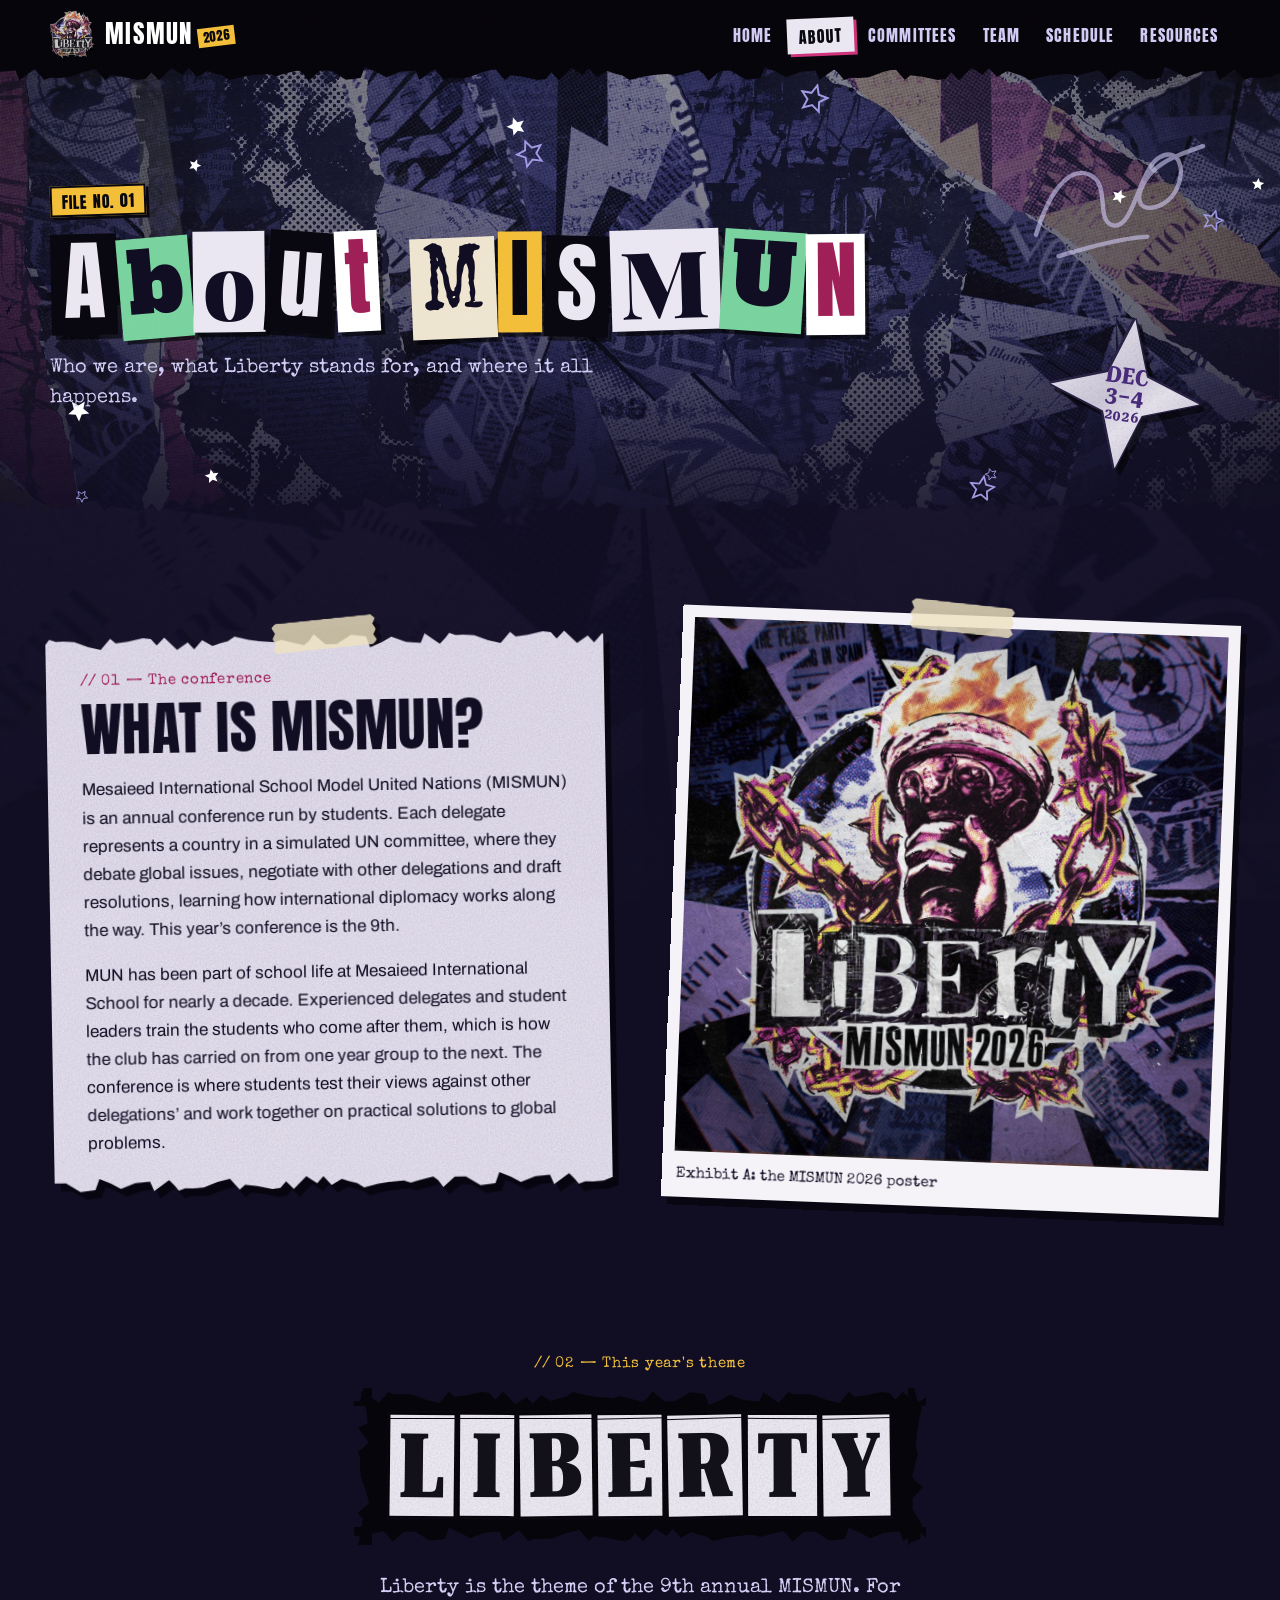
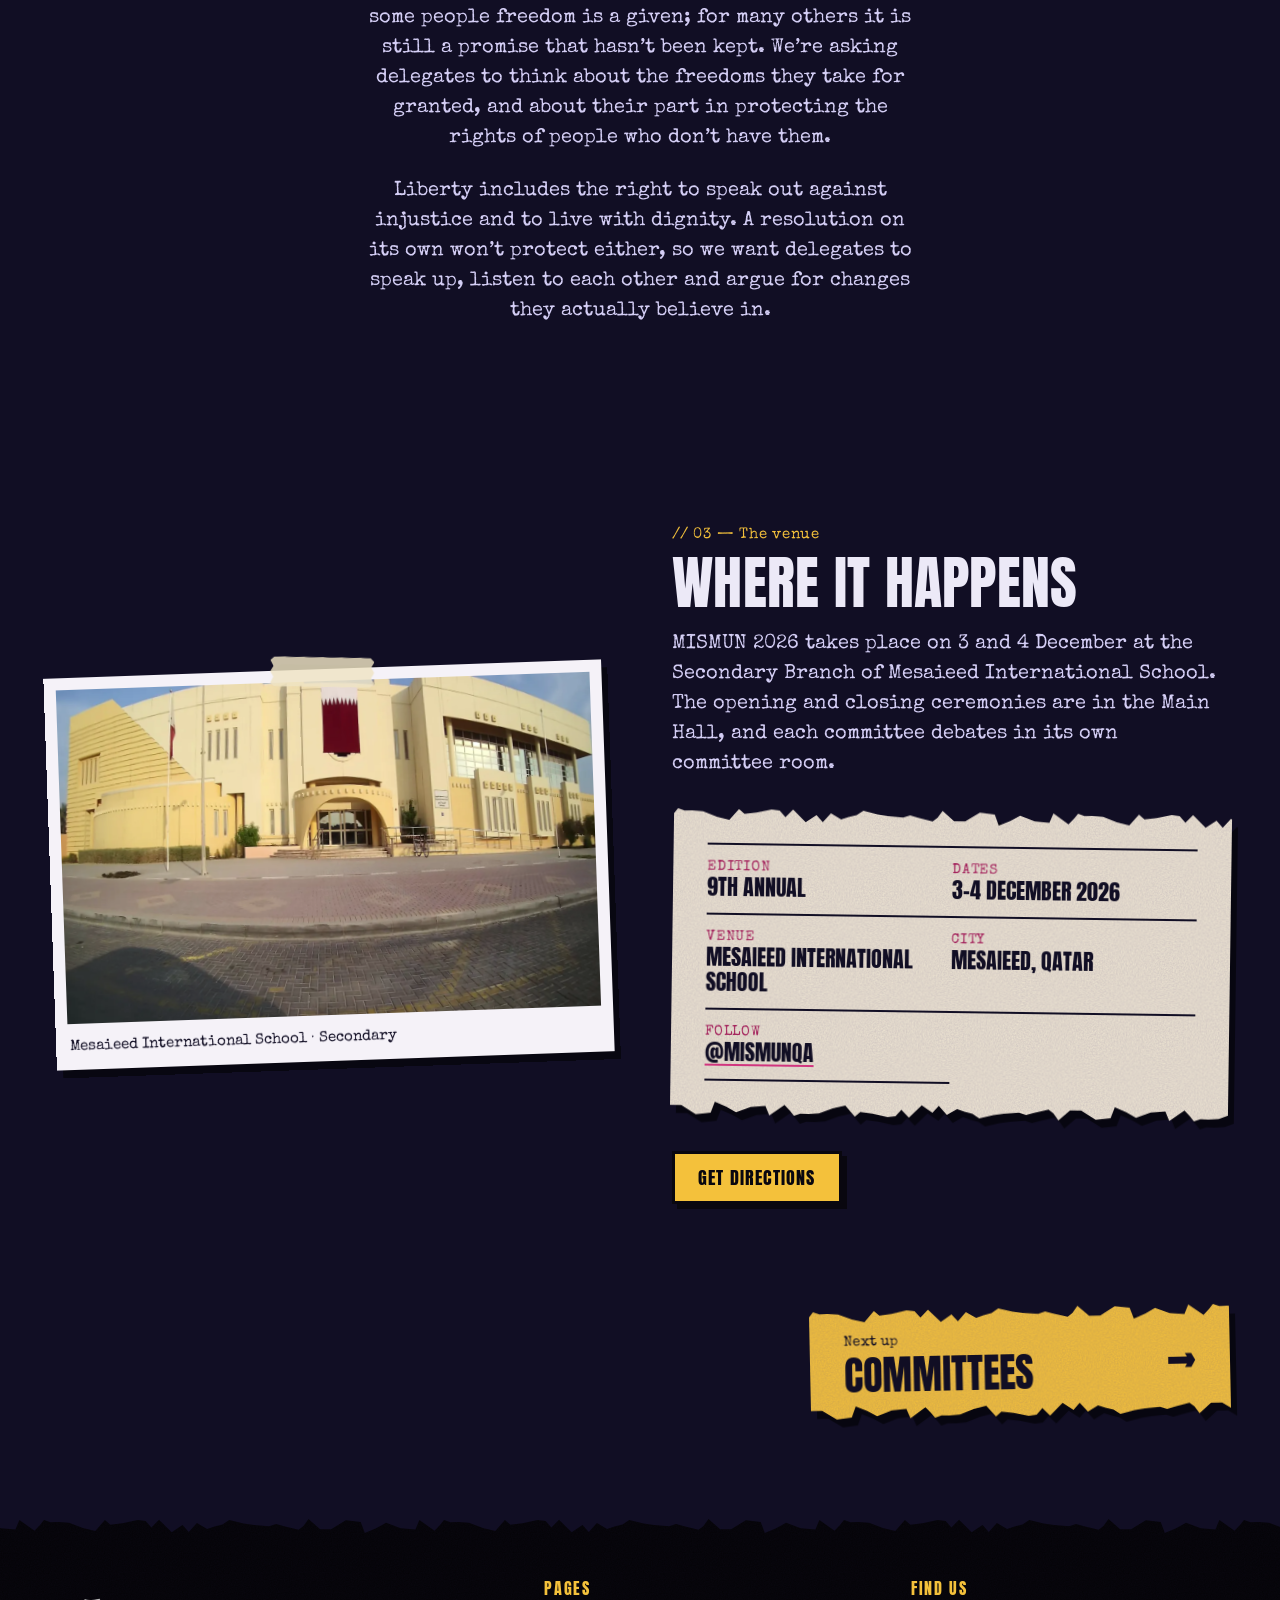
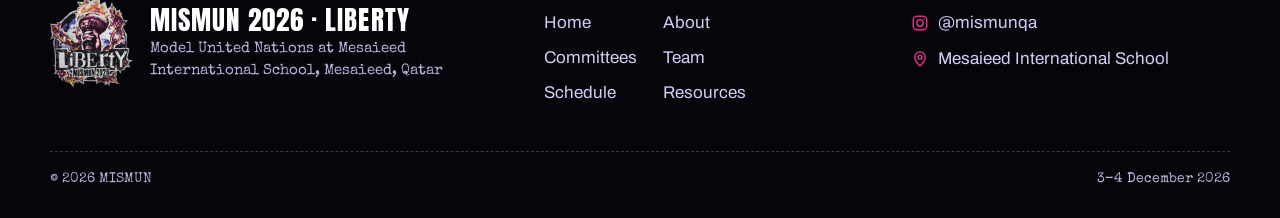
==== commit a6530057: "Add committees and chairs, About text, two Press members - Committees page: all 10 committees (GA1, " ====
--- a/about.html
+++ b/about.html
@@ -34,7 +34,8 @@
           <div class="scrap torn-tb">
             <span class="label label--dark">// 01 — The conference</span>
             <h2 class="h2">What is MISMUN?</h2>
-            <p>About text here</p>
+            <p>Mesaieed International School Model United Nations (MISMUN) is an annual conference run by students. Each delegate represents a country in a simulated UN committee, where they debate global issues, negotiate with other delegations and draft resolutions, learning how international diplomacy works along the way. This year&rsquo;s conference is the 9th.</p>
+            <p>MUN has been part of school life at Mesaieed International School for nearly a decade. Experienced delegates and student leaders train the students who come after them, which is how the club has carried on from one year group to the next. The conference is where students test their views against other delegations&rsquo; and work together on practical solutions to global problems.</p>
           </div>
         </div>
         <figure class="photo photo--square shell taped" style="--r:2.2deg;--tr:4deg">
@@ -49,7 +50,8 @@
       <div class="wrap theme-quote">
         <span class="label">// 02 — This year's theme</span>
         <h2 class="ink cards" data-cards>Liberty</h2>
-        <p class="lede">Theme text here</p>
+        <p class="lede">Liberty is the theme of the 9th annual MISMUN. For some people freedom is a given; for many others it is still a promise that hasn&rsquo;t been kept. We&rsquo;re asking delegates to think about the freedoms they take for granted, and about their part in protecting the rights of people who don&rsquo;t have them.</p>
+        <p class="lede">Liberty includes the right to speak out against injustice and to live with dignity. A resolution on its own won&rsquo;t protect either, so we want delegates to speak up, listen to each other and argue for changes they actually believe in.</p>
       </div>
     </section>
 
@@ -63,10 +65,11 @@
         <div>
           <span class="label">// 03 — The venue</span>
           <h2 class="h2">Where it happens</h2>
-          <p class="lede">Venue text here</p>
+          <p class="lede">MISMUN 2026 takes place on 3 and 4 December at the Secondary Branch of Mesaieed International School. The opening and closing ceremonies are in the Main Hall, and each committee debates in its own committee room.</p>
           <div class="shell" style="--r:0.8deg;margin:1.8rem 0 1.8rem">
             <div class="scrap scrap--news torn-tb">
               <ul class="facts">
+                <li><span class="k">Edition</span><span class="v">9th annual</span></li>
                 <li><span class="k">Dates</span><span class="v" data-bind="dates">3–4 December 2026</span></li>
                 <li><span class="k">Venue</span><span class="v" data-bind="venue">Mesaieed International School</span></li>
                 <li><span class="k">City</span><span class="v" data-bind="city">Mesaieed, Qatar</span></li>
--- a/assets/css/style.css
+++ b/assets/css/style.css
@@ -805,8 +805,29 @@
 .committee .scrap { height: 100%; }
 .committee__top { display: flex; align-items: flex-start; justify-content: space-between; gap: 1rem; }
 .committee__abbr { font: 400 clamp(2.2rem, 4vw, 2.8rem)/1 var(--f-display); text-transform: uppercase; }
-.committee__num { font: 400 .9rem/1 var(--f-type); color: var(--magenta-d); padding-top: .4rem; white-space: nowrap; }
-.committee__name { margin: 1rem 0 1.2rem; font: 400 1.35rem/1.15 var(--f-serif); font-weight: 900; }
+.committee__num { flex: none; }
+.committee__name { margin: 1rem 0 .3rem; font: 400 1.35rem/1.15 var(--f-serif); font-weight: 900; }
+.committee__focus { margin: 0; font: 400 .95rem/1.35 var(--f-type); color: #3a3560; }
+/* head + deputy chair */
+.chairs { margin: 1.1rem 0 1.3rem; padding: .2rem 0; border-top: 2px solid var(--ink); border-bottom: 2px solid var(--ink); }
+.chair { display: grid; grid-template-columns: 7.2rem 1fr; align-items: baseline; gap: .2rem .8rem; padding: .55rem 0; }
+.chair + .chair { border-top: 1px dashed rgba(17, 14, 36, .45); }
+.chair dt { font: 400 .78rem/1.2 var(--f-type); letter-spacing: .06em; text-transform: uppercase; color: var(--magenta-d); }
+.chair dd { margin: 0; font: 400 1.2rem/1.15 var(--f-display); text-transform: uppercase; }
+.chair__school {
+  display: inline-block;
+  margin-left: .3rem;
+  padding: .22em .4em .14em;
+  background: var(--tag-pink);
+  color: var(--black);
+  font: 800 .72rem/1 var(--f-cond);
+  font-stretch: 72%;
+  font-variation-settings: "wdth" 72;
+  letter-spacing: .04em;
+  vertical-align: .2em;
+  transform: rotate(-2deg);
+}
+.committee__tba { margin: 0; padding-top: .55rem; border-top: 2px solid var(--ink); color: rgba(17, 14, 36, .6); font-style: italic; }
 .committee__label { margin: 0 0 .6rem; font: 400 .85rem/1 var(--f-type); text-transform: uppercase; letter-spacing: .08em; color: var(--magenta-d); }
 .issues { margin: 0; padding: 0; list-style: none; counter-reset: issue; border-top: 2px solid var(--ink); }
 .issues li {
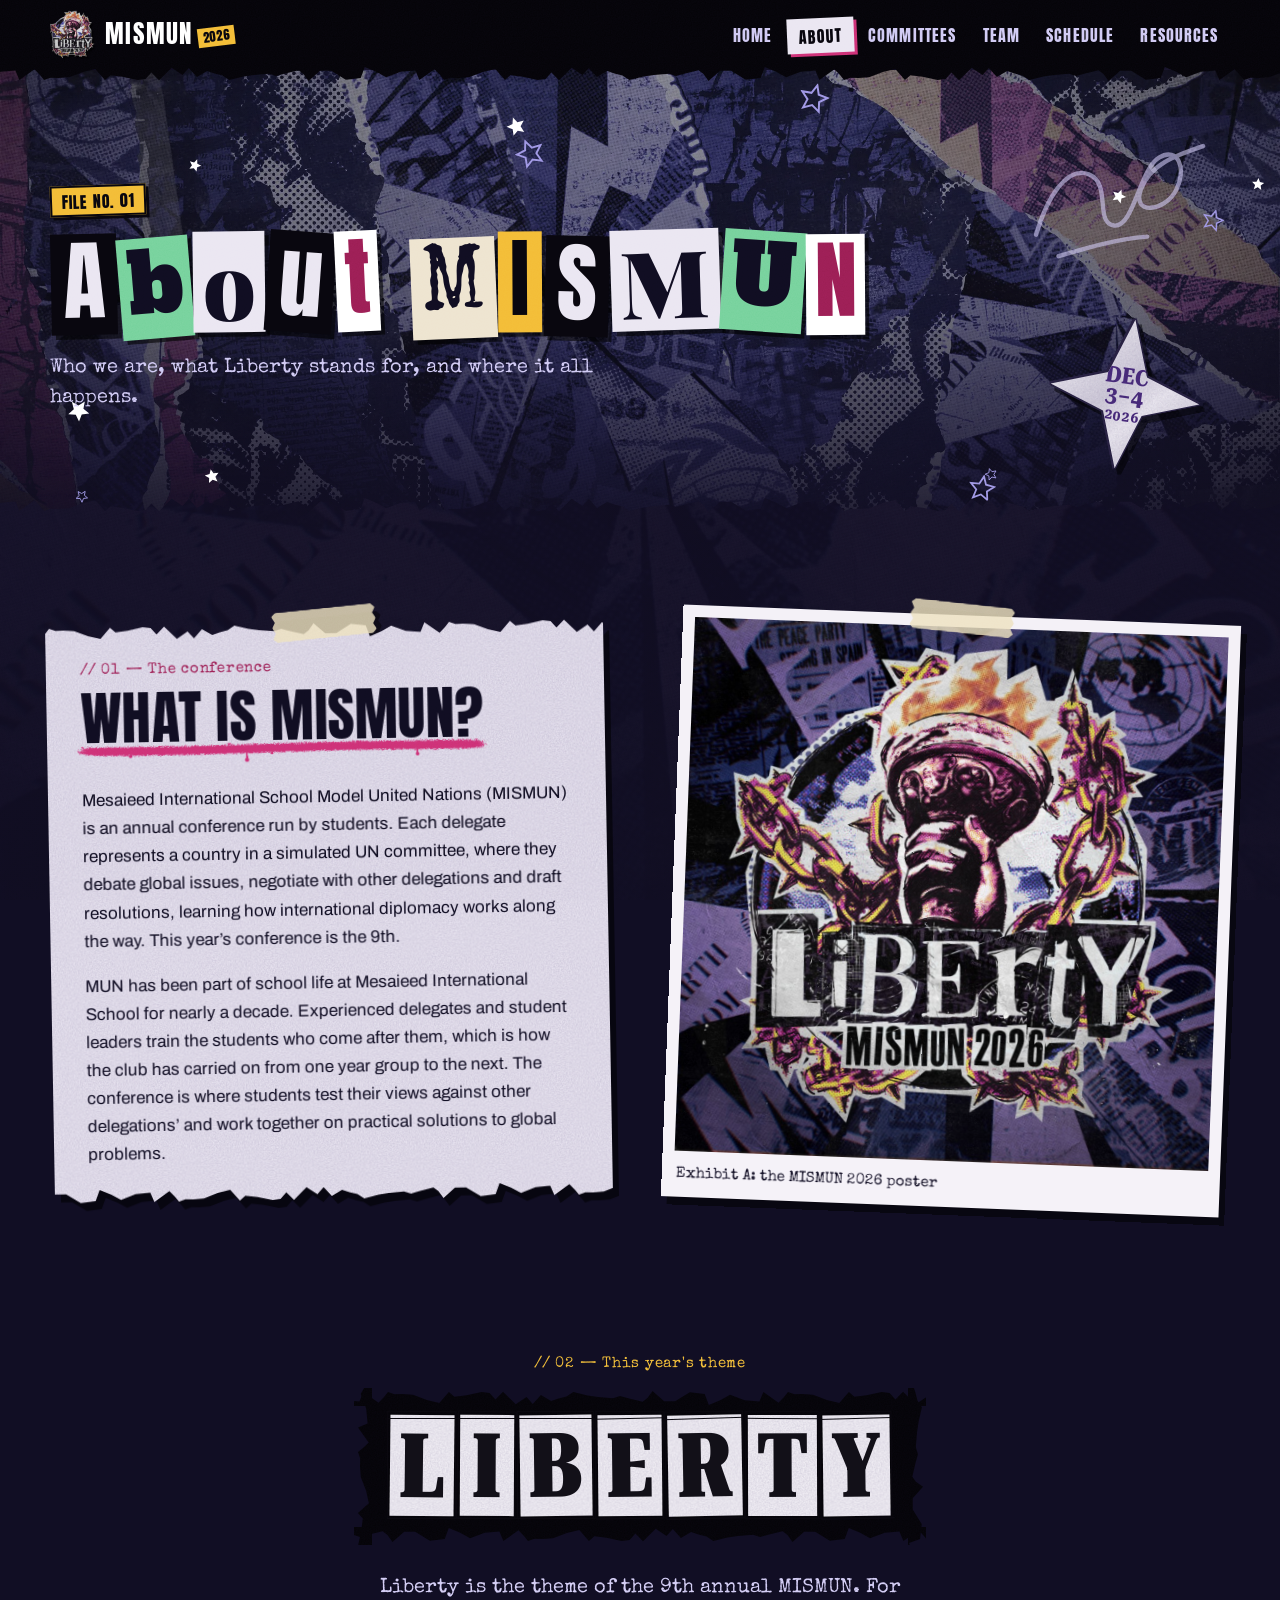
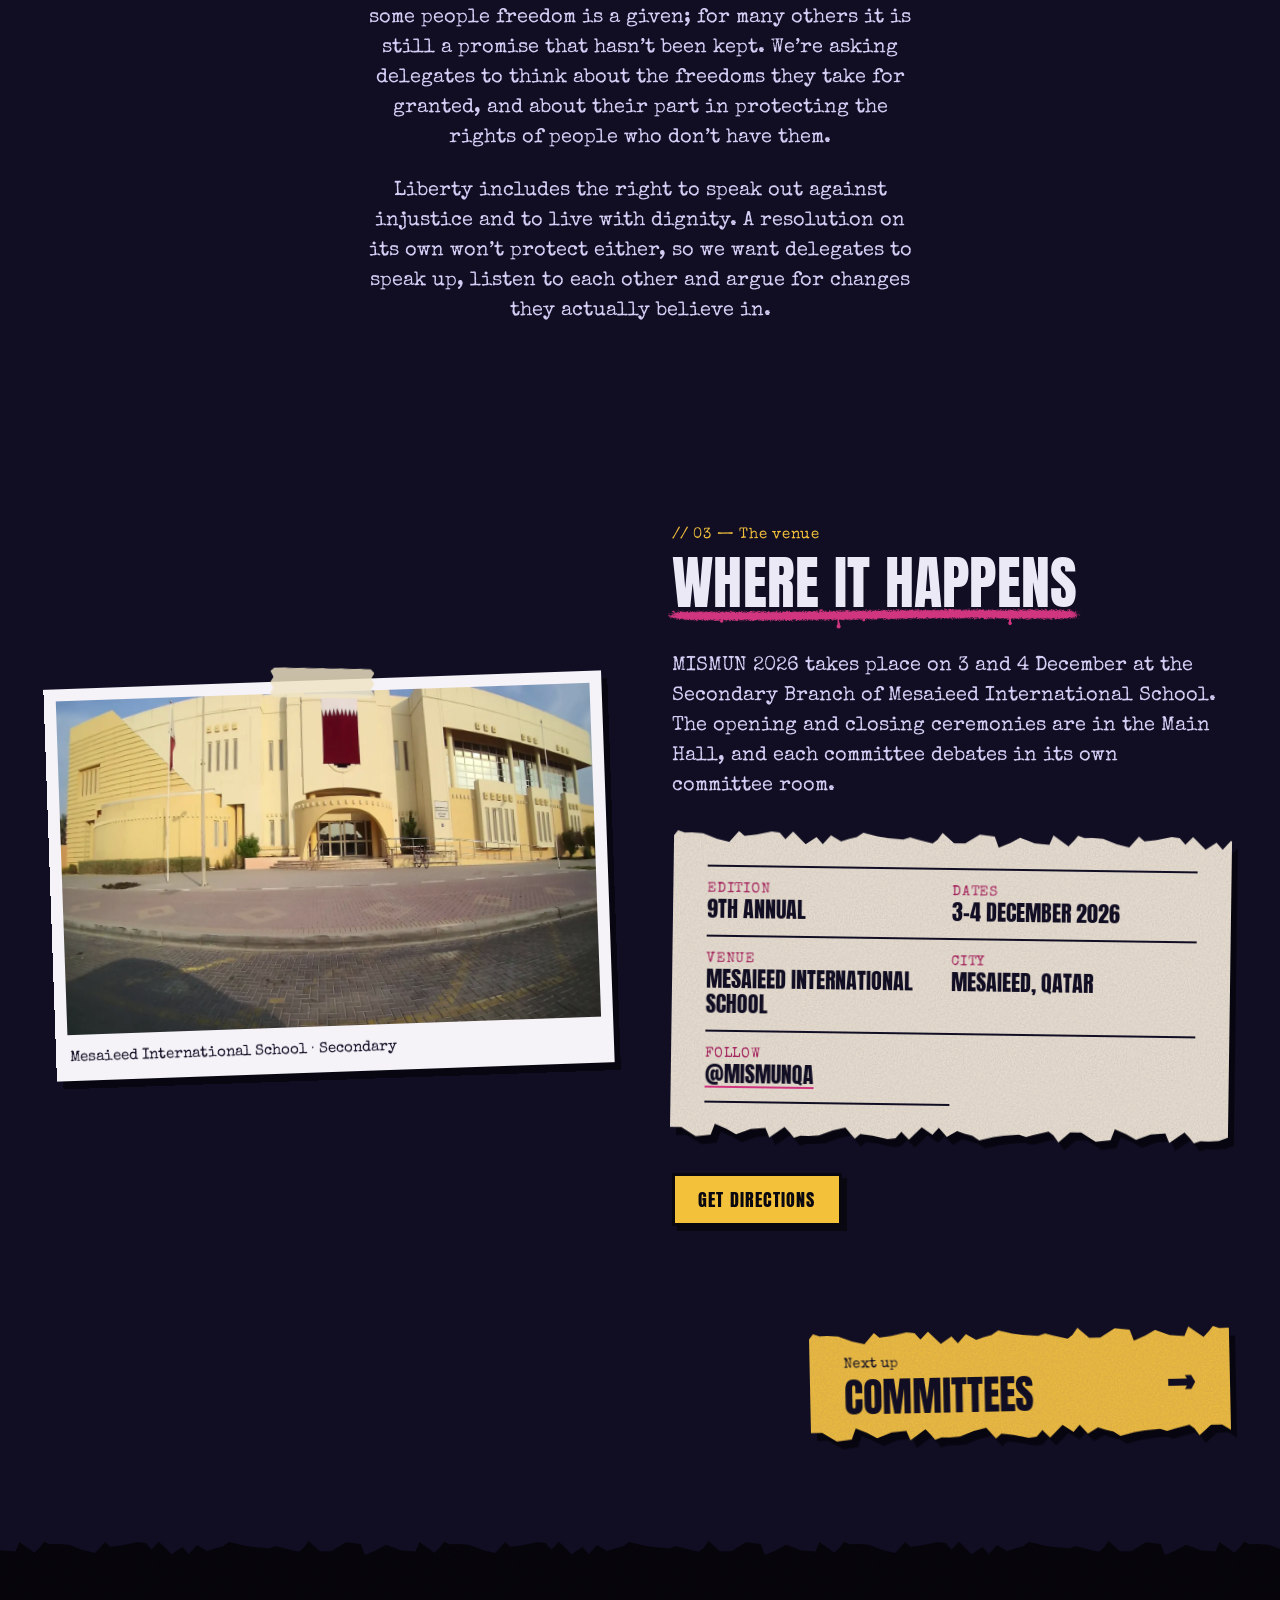
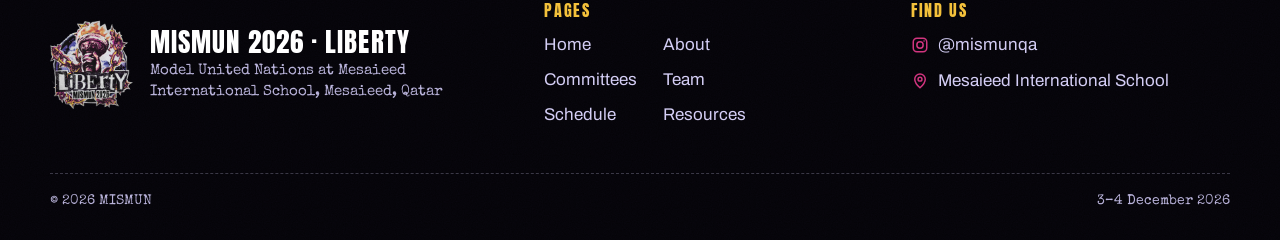
==== commit 8342b107: "Add spray-paint and paste-up transitions Paint gets sprayed on: page changes, the logo, headings, po" ====
--- a/about.html
+++ b/about.html
@@ -11,6 +11,7 @@
   <link rel="preconnect" href="https://fonts.googleapis.com">
   <link rel="preconnect" href="https://fonts.gstatic.com" crossorigin>
   <link rel="stylesheet" href="https://fonts.googleapis.com/css2?family=Alfa+Slab+One&family=Anton&family=Archivo:wdth,wght@62..125,400..900&family=Roboto+Serif:opsz,wdth,wght@8..144,50..100,600..900&family=Permanent+Marker&family=Playfair+Display:ital,wght@0,900;1,900&family=Special+Elite&family=UnifrakturMaguntia&display=swap">
+  <script>(function (h) { if (matchMedia("(prefers-reduced-motion: no-preference)").matches) { h.classList.add("fx"); setTimeout(function () { h.classList.add("fx-go"); }, 2500); } })(document.documentElement);</script>
   <link rel="stylesheet" href="assets/css/style.css">
 </head>
 <body data-page="about">
--- a/assets/css/style.css
+++ b/assets/css/style.css
@@ -188,6 +188,7 @@
 /* ---------- type pieces ---------- */
 .label {
   display: block;
+  width: fit-content;
   margin: 0 0 .7rem;
   font: 400 .95rem/1.2 var(--f-type);
   letter-spacing: .05em;
@@ -608,6 +609,7 @@
 .facts .v { display: block; font: 400 1.35rem/1.15 var(--f-display); text-transform: uppercase; }
 .facts a { text-decoration-color: var(--magenta); text-underline-offset: 3px; }
 .theme-quote { text-align: center; }
+.theme-quote .label { margin-inline: auto; }
 .theme-quote .h2 { font-size: clamp(2.8rem, 8vw, 5.6rem); line-height: .95; }
 .theme-quote .lede { margin: 1.4rem auto 0; }
 
@@ -757,7 +759,7 @@
 .roster__icon::after { transform: rotate(90deg); }
 .roster[open] .roster__icon::after { transform: rotate(0deg); }
 .roster[open] .roster__toggle { box-shadow: 3px 3px 0 var(--magenta); transform: none; }
-.roster__body { margin-top: 14px; animation: roster-in .25s ease; }
+.roster__body { margin-top: 14px; animation: roster-in .32s ease-out; }
 .roster__list {
   margin: 0;
   padding: 0;
@@ -787,7 +789,11 @@
   transform: rotate(-4deg);
 }
 .roster__list li:nth-child(3n+2)::before { background: var(--magenta); color: #fff; }
-@keyframes roster-in { from { opacity: 0; transform: translateY(-6px); } }
+/* the folded list opens downwards */
+@keyframes roster-in {
+  from { clip-path: inset(0 0 100% 0); translate: 0 -10px; }
+  to { clip-path: inset(0); }
+}
 @media (max-width: 560px) {
   .roster__toggle { flex-wrap: wrap; }
   .roster__count { margin-left: 0; order: 3; }
@@ -1160,7 +1166,7 @@
   font: 900 1.35rem/1 var(--f-body);
   transform: rotate(-3deg);
 }
-.team-poster__meet { display: block; margin: .7rem 0 0; font: 400 clamp(1.7rem, 4.6vw, 3rem)/1 var(--f-marker); text-transform: uppercase; transform: rotate(-2deg); }
+.team-poster__meet { display: block; width: fit-content; margin: .7rem auto 0; font: 400 clamp(1.7rem, 4.6vw, 3rem)/1 var(--f-marker); text-transform: uppercase; transform: rotate(-2deg); }
 .team-poster__name { margin: .05em 0 .1em; }
 .team-poster__tags { display: flex; flex-wrap: wrap; justify-content: center; gap: .55rem .8rem; margin: .4rem 0 0; }
 .team-poster__tags .tag:nth-child(2) { --r: 1.8deg; }
@@ -1297,7 +1303,8 @@
 .sec-poster__head { margin-bottom: clamp(30px, 4vw, 48px); text-align: center; }
 .sec-poster__meet {
   display: block;
-  margin: .7rem 0 .3rem;
+  width: fit-content;
+  margin: .7rem auto .3rem;
   color: var(--black);
   font: 400 clamp(1.7rem, 4.6vw, 3rem)/1 var(--f-marker);
   text-transform: uppercase;
@@ -1342,6 +1349,127 @@
   .dc--to { font-size: .95rem; }
 }
 
+/* ==========================================================================
+   Spray paint + paste-up transitions
+   Paint gets sprayed on, paper gets slapped on. main.js adds the fx- classes;
+   html.fx (set in each page's <head>) is off for reduced-motion visitors.
+   The masks are film strips, one frame per step: .claude/spray-sprites.py
+   ========================================================================== */
+
+/* sprayed line with drips under section headings */
+.h2__paint { position: relative; display: inline-block; padding-bottom: .38em; }
+.h2__paint::after {
+  content: "";
+  position: absolute;
+  left: -.08em;
+  right: -.14em;
+  bottom: -.02em;
+  height: .46em;
+  background: var(--magenta);
+  -webkit-mask: url("../img/spray-stroke.webp") 0 0 / 100% 100% no-repeat;
+          mask: url("../img/spray-stroke.webp") 0 0 / 100% 100% no-repeat;
+}
+
+/* nothing static shows until main.js has tagged it; the <head> timer is the fallback */
+html.fx:not(.fx-go) :is(.hero__logo, .hero__copy, .page-hero .wrap, .page-hero__star) { visibility: hidden; }
+.fx-wait { opacity: 0 !important; }
+
+.fx-fill {
+  -webkit-mask: url("../img/spray-fill.webp") 0 0 / 1600% 100% no-repeat;
+          mask: url("../img/spray-fill.webp") 0 0 / 1600% 100% no-repeat;
+  animation: fx-spray .72s steps(16, jump-none) var(--fx-d, 0ms) both;
+}
+.fx-sweep {
+  -webkit-mask: url("../img/spray-sweep.webp") 0 0 / 1200% 100% no-repeat;
+          mask: url("../img/spray-sweep.webp") 0 0 / 1200% 100% no-repeat;
+  animation: fx-spray .5s steps(12, jump-none) var(--fx-d, 0ms) both;
+}
+/* these two already have a mask, so the spray sits on top of it */
+.brush.fx-sweep {
+  -webkit-mask: url("../img/spray-sweep.webp") 0 0 / 1200% 100% no-repeat, var(--distress) 0 0 / 200px 200px;
+          mask: url("../img/spray-sweep.webp") 0 0 / 1200% 100% no-repeat, var(--distress) 0 0 / 200px 200px;
+}
+.scribble.fx-sweep {
+  -webkit-mask: url("../img/spray-sweep.webp") 0 0 / 1200% 100% no-repeat, url("../img/scribble.svg") 0 0 / 100% 100% no-repeat;
+          mask: url("../img/spray-sweep.webp") 0 0 / 1200% 100% no-repeat, url("../img/scribble.svg") 0 0 / 100% 100% no-repeat;
+}
+.brush.fx-sweep, .scribble.fx-sweep {
+  -webkit-mask-composite: source-in;
+          mask-composite: intersect;
+  animation-name: fx-spray-2;
+}
+/* a mask stops at the box, so give shadows room while the paint goes on */
+.hero__stencil.fx-fill { margin: -30px -40px -56px; padding: 30px 40px 56px; }
+.tab-panel.fx-fill { margin: -10px -14px -16px; padding: 10px 14px 16px; }
+
+.fx-paste { animation: fx-paste .52s cubic-bezier(.2, .75, .25, 1) var(--fx-d, 0ms) both; }
+.fx-slap { animation: fx-slap .34s cubic-bezier(.3, .7, .4, 1) var(--fx-d, 0ms) both; }
+.fx-fade { animation: fx-fade .5s ease-out var(--fx-d, 0ms) both; }
+.fx-pop { animation: fx-pop .4s cubic-bezier(.2, 1.3, .4, 1) var(--fx-d, 0ms) both; }
+/* typewriter labels, one character a step (--n is the length, set in main.js) */
+.fx-type { animation: fx-type calc(var(--n) * 24ms) steps(var(--n), end) var(--fx-d, 0ms) both; }
+/* rubber stamps thud down, polaroids come up from pale */
+.fx-stamp { animation: fx-stamp .3s cubic-bezier(.3, .7, .4, 1) var(--fx-d, 0ms) both; }
+.fx-develop { animation: fx-develop 1s ease-out var(--fx-d, 0ms) both; }
+/* the tape goes on once the card has landed, and ends before fx-paste does */
+.shell.taped.fx-paste::before { animation: fx-tape .28s ease-out calc(var(--fx-d, 0ms) + .2s) both; }
+
+@keyframes fx-spray {
+  to { -webkit-mask-position: 100% 0; mask-position: 100% 0; }
+}
+@keyframes fx-spray-2 {
+  to { -webkit-mask-position: 100% 0, 0 0; mask-position: 100% 0, 0 0; }
+}
+@keyframes fx-paste { from { opacity: 0; translate: 0 22px; rotate: 1.8deg; scale: 1.035; } }
+@keyframes fx-slap {
+  from { opacity: 0; scale: 1.55; }
+  60% { opacity: 1; scale: .97; }
+}
+@keyframes fx-fade { from { opacity: 0; translate: 0 8px; } }
+@keyframes fx-pop { from { opacity: 0; scale: .2; } }
+@keyframes fx-type {
+  from { clip-path: inset(-.2em 100% -.2em 0); }
+  to { clip-path: inset(-.2em 0 -.2em 0); }
+}
+@keyframes fx-stamp {
+  from { opacity: 0; scale: 1.26; }
+  55% { opacity: .85; scale: .985; }
+}
+/* same filter order as .photo img, or the browser snaps instead of blending */
+@keyframes fx-develop { from { filter: saturate(.15) contrast(.62) brightness(1.75); } }
+@keyframes fx-tape { from { transform: rotate(var(--tr, -5deg)) scaleX(0); transform-origin: 0 50%; } }
+
+/* mobile menu: sprayed open from the top, links slapped on */
+html.fx .menu.is-open {
+  -webkit-mask: url("../img/spray-fill.webp") 0 0 / 1600% 100% no-repeat;
+          mask: url("../img/spray-fill.webp") 0 0 / 1600% 100% no-repeat;
+  animation: fx-spray .6s steps(16, jump-none) both;
+  transition: none;
+}
+html.fx .menu.is-open .menu__list a { animation: fx-slap .34s cubic-bezier(.3, .7, .4, 1) calc(var(--i) * 45ms + 160ms) both; }
+
+/* page changes: the new page is sprayed over the old one, the header stays put */
+@media (prefers-reduced-motion: no-preference) {
+  @view-transition { navigation: auto; }
+  .site-header { view-transition-name: site-header; }
+  .nav a[aria-current="page"] { view-transition-name: nav-current; } /* the paper label slides to the new page */
+  ::view-transition-group(nav-current), ::view-transition-old(nav-current), ::view-transition-new(nav-current) {
+    animation-duration: .45s;
+    animation-timing-function: cubic-bezier(.2, .8, .2, 1);
+  }
+  ::view-transition-old(root) { animation: none; mix-blend-mode: normal; }
+  ::view-transition-new(root) {
+    mix-blend-mode: normal;
+    -webkit-mask: url("../img/spray-fill.webp") 0 0 / 1600% 100% no-repeat;
+            mask: url("../img/spray-fill.webp") 0 0 / 1600% 100% no-repeat;
+    animation: fx-spray .72s steps(16, jump-none) both;
+  }
+}
+
+@media print {
+  .fx-wait { opacity: 1 !important; }
+}
+
 /* ---------- motion preferences ---------- */
 @media (prefers-reduced-motion: reduce) {
   *, *::before, *::after { animation: none !important; transition: none !important; scroll-behavior: auto !important; }
